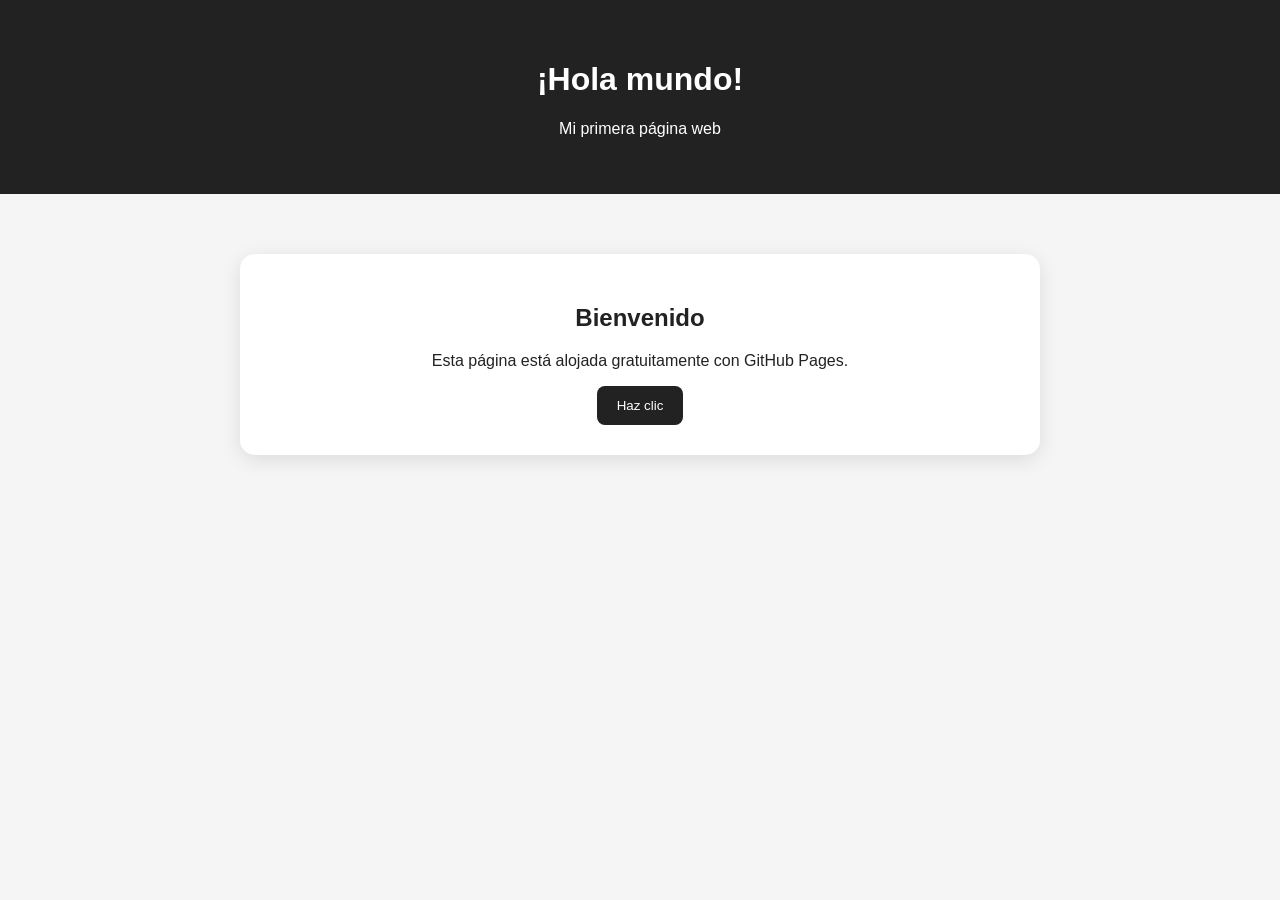
==== index.html @ 2d430600 "Add initial HTML structure for the webpage" ====
<!DOCTYPE html>
<html lang="es">
<head>
    <meta charset="UTF-8">
    <meta name="viewport" content="width=device-width, initial-scale=1.0">

    <title>Mi página</title>

    <style>
        body {
            margin: 0;
            font-family: Arial, sans-serif;
            background: #f5f5f5;
            color: #222;
            text-align: center;
        }

        header {
            background: #222;
            color: white;
            padding: 40px 20px;
        }

        main {
            max-width: 800px;
            margin: 40px auto;
            padding: 20px;
        }

        .tarjeta {
            background: white;
            padding: 30px;
            border-radius: 15px;
            box-shadow: 0 5px 20px rgba(0,0,0,0.1);
        }

        button {
            padding: 12px 20px;
            border: none;
            border-radius: 8px;
            background: #222;
            color: white;
            cursor: pointer;
        }

        button:hover {
            transform: scale(1.05);
        }
    </style>
</head>

<body>

    <header>
        <h1>¡Hola mundo!</h1>
        <p>Mi primera página web</p>
    </header>

    <main>
        <div class="tarjeta">
            <h2>Bienvenido</h2>

            <p>
                Esta página está alojada gratuitamente
                con GitHub Pages.
            </p>

            <button onclick="saludar()">
                Haz clic
            </button>
        </div>
    </main>

    <script>
        function saludar() {
            alert("¡Hola! 👋");
        }
    </script>

</body>
</html>
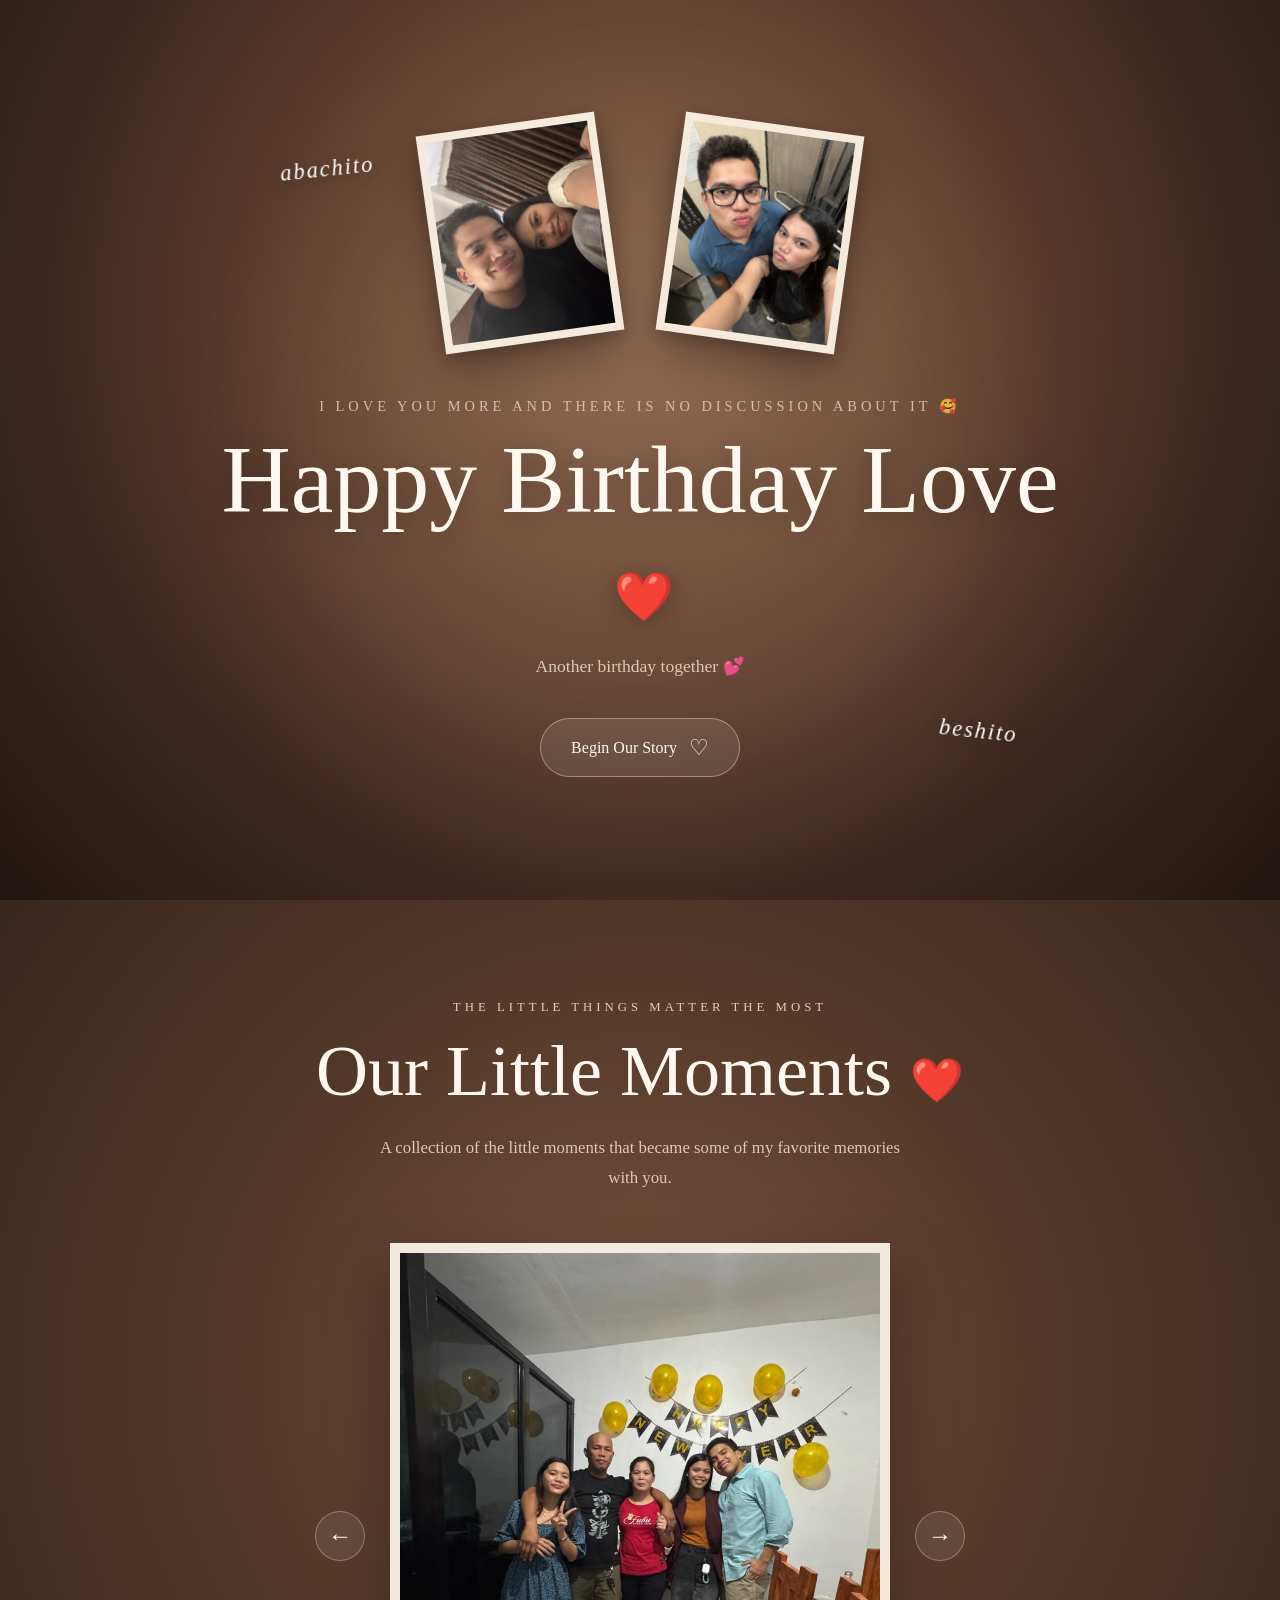
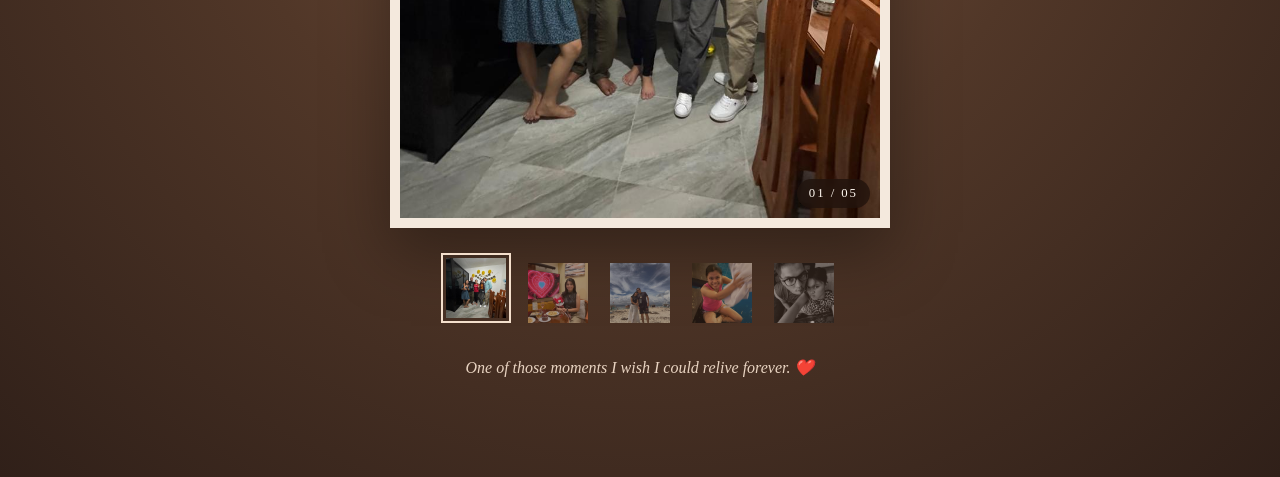
==== commit 957694a8: "first commit" ====
--- a/index.html
+++ b/index.html
@@ -1,81 +1,202 @@
 <!DOCTYPE html>
-<html lang="es">
+<html lang="en">
 <head>
     <meta charset="UTF-8">
     <meta name="viewport" content="width=device-width, initial-scale=1.0">
 
-    <title>Mi página</title>
-
-    <style>
-        body {
-            margin: 0;
-            font-family: Arial, sans-serif;
-            background: #f5f5f5;
-            color: #222;
-            text-align: center;
-        }
-
-        header {
-            background: #222;
-            color: white;
-            padding: 40px 20px;
-        }
-
-        main {
-            max-width: 800px;
-            margin: 40px auto;
-            padding: 20px;
-        }
-
-        .tarjeta {
-            background: white;
-            padding: 30px;
-            border-radius: 15px;
-            box-shadow: 0 5px 20px rgba(0,0,0,0.1);
-        }
-
-        button {
-            padding: 12px 20px;
-            border: none;
-            border-radius: 8px;
-            background: #222;
-            color: white;
-            cursor: pointer;
-        }
-
-        button:hover {
-            transform: scale(1.05);
-        }
-    </style>
+    <title>HBD langga! ❤️</title>
+
+    <link rel="stylesheet" href="css/main.css">
+    <link rel="stylesheet" href="css/animations.css">
+    <link rel="stylesheet" href="css/responsive.css">
 </head>
 
 <body>
 
-    <header>
-        <h1>¡Hola mundo!</h1>
-        <p>Mi primera página web</p>
-    </header>
-
     <main>
-        <div class="tarjeta">
-            <h2>Bienvenido</h2>
-
-            <p>
-                Esta página está alojada gratuitamente
-                con GitHub Pages.
-            </p>
-
-            <button onclick="saludar()">
-                Haz clic
-            </button>
-        </div>
+
+        <!-- ==========================================
+             WELCOME SCREEN
+        =========================================== -->
+
+        <section class="welcome-screen" id="welcome-screen">
+
+            <!-- Background decoration -->
+            <div class="floating-hearts" aria-hidden="true">
+                <span>♡</span>
+                <span>♡</span>
+                <span>♥</span>
+                <span>💕</span>
+                <span>💗</span>
+                <span>🫶</span>
+                <span>❤️</span>
+            </div>
+
+            <section class="welcome-content">
+
+                <div class="special-word word-abashito">
+                    abachito
+                </div>
+
+                <div class="special-word word-beshito">
+                    beshito
+                </div>
+
+                <div class="photo-gallery">
+
+                    <div class="memory-photo photo-left">
+                        <img
+                            src="assets/images/pic-landing-page-1.jpeg"
+                            alt="A beautiful memory"
+                        >
+                    </div>
+
+                    <div class="memory-photo photo-right">
+                        <img
+                            src="assets/images/pic-landing-page-2.jpeg"
+                            alt="Another beautiful memory"
+                        >
+                    </div>
+
+                </div>
+
+                <p class="welcome-small-text">
+                    I love you more and there is no discussion about it 🥰
+                </p>
+
+                <h1>
+                    Happy Birthday Love
+                    <span>❤️</span>
+                </h1>
+
+                <p class="welcome-description">
+                    Another birthday together 💕
+                </p>
+
+                <button class="start-button" id="start-button">
+                    <span>Begin Our Story</span>
+                    <span class="button-heart">♡</span>
+                </button>
+
+            </section>
+
+        </section>
+
+
+        <!-- ==========================================
+             OUR LITTLE MOMENTS
+        =========================================== -->
+
+        <section class="moments-section" id="moments">
+
+            <div class="moments-content">
+
+                <p class="moments-small-text">
+                    The little things matter the most
+                </p>
+
+                <h2>
+                    Our Little Moments
+                    <span>❤️</span>
+                </h2>
+
+                <p class="moments-description">
+                    A collection of the little moments that
+                    became some of my favorite memories with you.
+                </p>
+
+
+                <!-- Main image -->
+                <div class="moments-viewer">
+
+                    <button
+                        class="gallery-arrow gallery-arrow-left"
+                        id="previous-photo"
+                        aria-label="Previous memory"
+                    >
+                        ←
+                    </button>
+
+                    <div class="main-memory">
+                        <img
+                            id="main-memory-image"
+                            src="assets/images/moment-1.jpeg"
+                            alt="Our memory"
+                        >
+
+                        <div class="memory-overlay">
+                            <span id="memory-number">01</span>
+                            <span>/</span>
+                            <span id="memory-total">05</span>
+                        </div>
+                    </div>
+
+                    <button
+                        class="gallery-arrow gallery-arrow-right"
+                        id="next-photo"
+                        aria-label="Next memory"
+                    >
+                        →
+                    </button>
+
+                </div>
+
+
+                <!-- Thumbnails -->
+                <div class="memory-thumbnails" id="memory-thumbnails">
+
+                    <button class="thumbnail active">
+                        <img
+                            src="assets/images/moment-1.jpeg"
+                            alt="Memory 1"
+                        >
+                    </button>
+
+                    <button class="thumbnail">
+                        <img
+                            src="assets/images/moment-2.jpeg"
+                            alt="Memory 2"
+                        >
+                    </button>
+
+                    <button class="thumbnail">
+                        <img
+                            src="assets/images/moment-3.jpeg"
+                            alt="Memory 3"
+                        >
+                    </button>
+
+                    <button class="thumbnail">
+                        <img
+                            src="assets/images/moment-4.jpeg"
+                            alt="Memory 4"
+                        >
+                    </button>
+
+                    <button class="thumbnail">
+                        <img
+                            src="assets/images/moment-5.jpeg"
+                            alt="Memory 5"
+                        >
+                    </button>
+
+                </div>
+
+
+                <p class="moment-caption" id="moment-caption">
+                    One of those moments I wish I could relive forever. ❤️
+                </p>
+
+            </div>
+
+        </section>
+
     </main>
 
-    <script>
-        function saludar() {
-            alert("¡Hola! 👋");
-        }
-    </script>
+
+    <script src="js/main.js"></script>
+    <script src="js/effects.js"></script>
+    <script src="js/carousel.js"></script>
 
 </body>
-</html>
+</html>
--- a/css/main.css
+++ b/css/main.css
@@ -0,0 +1,597 @@
+* {
+    margin: 0;
+    padding: 0;
+    box-sizing: border-box;
+}
+
+html,
+body {
+    width: 100%;
+    min-height: 100%;
+}
+
+body {
+    font-family: Georgia, "Times New Roman", serif;
+
+    color: #f8eee4;
+
+    overflow-x: hidden;
+    overflow-y: auto;
+
+    background: #211612;
+}
+
+.welcome-screen {
+    position: relative;
+
+    width: 100%;
+    height: 100dvh;
+    min-height: 650px;
+
+    display: flex;
+    align-items: center;
+    justify-content: center;
+
+    overflow: hidden;
+
+    /*
+        Warm brown gradient
+    */
+    background:
+        radial-gradient(
+            circle at 50% 35%,
+            #8b634c 0%,
+            #654331 35%,
+            #3d281f 68%,
+            #211612 100%
+        );
+}
+
+/*
+    Subtle light in the center
+*/
+.welcome-screen::before {
+    content: "";
+
+    position: absolute;
+
+    width: 700px;
+    height: 700px;
+
+    top: 50%;
+    left: 50%;
+
+    transform: translate(-50%, -50%);
+
+    border-radius: 50%;
+
+    background: rgba(255, 220, 190, 0.08);
+
+    filter: blur(80px);
+
+    pointer-events: none;
+}
+
+
+/*
+    Main content
+*/
+.welcome-content {
+    position: relative;
+
+    z-index: 10;
+
+    width: min(90%, 900px);
+
+    text-align: center;
+}
+
+
+/*
+    Photos
+*/
+.photo-gallery {
+    position: relative;
+
+    width: 100%;
+    height: 250px;
+
+    margin-bottom: 25px;
+}
+
+.memory-photo {
+    position: absolute;
+
+    width: 180px;
+    height: 220px;
+
+    padding: 8px;
+
+    background: #f5eadc;
+
+    box-shadow:
+        0 20px 40px rgba(0, 0, 0, 0.3),
+        0 5px 15px rgba(0, 0, 0, 0.2);
+
+    overflow: hidden;
+}
+
+.memory-photo img {
+    width: 100%;
+    height: 100%;
+
+    display: block;
+
+    object-fit: cover;
+
+    filter: sepia(10%) saturate(85%);
+
+    transition:
+        transform 0.6s ease,
+        filter 0.6s ease;
+}
+
+.memory-photo:hover img {
+    transform: scale(1.05);
+
+    filter: sepia(0%) saturate(100%);
+}
+
+.photo-left {
+    left: 50%;
+
+    transform:
+        translateX(-210px)
+        rotate(-8deg);
+}
+
+.photo-right {
+    right: 50%;
+
+    transform:
+        translateX(210px)
+        rotate(8deg);
+}
+
+
+/*
+    Text
+*/
+.welcome-small-text {
+    margin-bottom: 15px;
+
+    font-size: 0.9rem;
+
+    letter-spacing: 4px;
+
+    text-transform: uppercase;
+
+    color: #ead6c4;
+
+    opacity: 0.8;
+}
+
+.welcome-content h1 {
+    margin-bottom: 20px;
+
+    font-size: clamp(3.5rem, 8vw, 6rem);
+
+    font-weight: 400;
+
+    line-height: 1.05;
+
+    color: #fff8f0;
+
+    text-shadow:
+        0 5px 25px rgba(0, 0, 0, 0.25);
+}
+
+.welcome-content h1 span {
+    display: inline-block;
+
+    margin-left: 8px;
+
+    font-size: 0.5em;
+}
+
+.welcome-description {
+    max-width: 500px;
+
+    margin: 0 auto 35px;
+
+    font-size: 1.1rem;
+
+    line-height: 1.8;
+
+    color: #ead7c6;
+
+    opacity: 0.9;
+}
+
+
+/*
+    Button
+*/
+.start-button {
+    position: relative;
+
+    display: inline-flex;
+
+    align-items: center;
+
+    gap: 12px;
+
+    padding: 15px 30px;
+
+    border: 1px solid rgba(255, 240, 225, 0.4);
+
+    border-radius: 50px;
+
+    background: rgba(255, 240, 225, 0.1);
+
+    color: #fff8f0;
+
+    font-family: inherit;
+
+    font-size: 1rem;
+
+    cursor: pointer;
+
+    backdrop-filter: blur(10px);
+
+    transition:
+        transform 0.3s ease,
+        background 0.3s ease,
+        box-shadow 0.3s ease;
+}
+
+.start-button:hover {
+    transform: translateY(-4px);
+
+    background: rgba(255, 240, 225, 0.18);
+
+    box-shadow:
+        0 15px 35px rgba(0, 0, 0, 0.25),
+        0 0 30px rgba(255, 220, 190, 0.15);
+}
+
+.start-button:active {
+    transform: scale(0.97);
+}
+
+.button-heart {
+    font-size: 1.4rem;
+
+    transition: transform 0.3s ease;
+}
+
+.start-button:hover .button-heart {
+    transform: scale(1.3);
+}
+
+
+/*
+    Floating hearts
+*/
+.floating-hearts {
+    position: absolute;
+
+    inset: 0;
+
+    pointer-events: none;
+}
+
+.floating-hearts span {
+    position: absolute;
+
+    bottom: -50px;
+
+    font-size: 2rem;
+
+    color: #f2d4bd;
+
+    opacity: 0.12;
+}
+
+/* 
+    Personal words
+*/
+
+.special-word {
+    position: absolute;
+
+    z-index: 20;
+
+    color: #ffffff;
+
+    font-size: 1.4rem;
+
+    font-style: italic;
+
+    letter-spacing: 2px;
+
+    text-shadow:
+        0 4px 15px rgba(0, 0, 0, 0.35);
+
+    pointer-events: none;
+}
+
+.word-abashito {
+    top: 5%;
+    left: 10%;
+}
+
+.word-beshito {
+    right: 8%;
+    bottom: 5%;
+}
+
+/* ==========================================
+   OUR LITTLE MOMENTS
+========================================== */
+
+.moments-section {
+    position: relative;
+
+    width: 100%;
+    min-height: 100vh;
+
+    display: flex;
+    align-items: center;
+    justify-content: center;
+
+    padding: 100px 20px;
+
+    background:
+        radial-gradient(
+            circle at 50% 40%,
+            #76523e 0%,
+            #513728 45%,
+            #302019 100%
+        );
+
+    color: #fff8f0;
+}
+
+.moments-content {
+    width: min(100%, 900px);
+
+    text-align: center;
+}
+
+
+/* Header */
+
+.moments-small-text {
+    margin-bottom: 15px;
+
+    font-size: 0.8rem;
+
+    text-transform: uppercase;
+
+    letter-spacing: 4px;
+
+    color: #e6cdb9;
+
+    opacity: 0.8;
+}
+
+.moments-content h2 {
+    margin-bottom: 20px;
+
+    font-size: clamp(2.5rem, 6vw, 4.5rem);
+
+    font-weight: 400;
+}
+
+.moments-content h2 span {
+    font-size: 0.6em;
+}
+
+.moments-description {
+    max-width: 550px;
+
+    margin: 0 auto 50px;
+
+    color: #dfc8b6;
+
+    font-size: 1.05rem;
+
+    line-height: 1.8;
+}
+
+
+/* Main viewer */
+
+.moments-viewer {
+    display: flex;
+
+    align-items: center;
+    justify-content: center;
+
+    gap: 25px;
+
+    width: 100%;
+}
+
+.main-memory {
+    position: relative;
+
+    width: min(65vw, 500px);
+    height: min(65vh, 600px);
+
+    padding: 10px;
+
+    background: #f4e9dd;
+
+    box-shadow:
+        0 25px 60px rgba(0, 0, 0, 0.35);
+}
+
+.main-memory img {
+    width: 100%;
+    height: 100%;
+
+    display: block;
+
+    object-fit: cover;
+
+    transition:
+        opacity 0.35s ease,
+        transform 0.35s ease;
+}
+
+
+/* Image number */
+
+.memory-overlay {
+    position: absolute;
+
+    bottom: 20px;
+    right: 20px;
+
+    display: flex;
+
+    gap: 5px;
+
+    padding: 7px 12px;
+
+    border-radius: 20px;
+
+    background: rgba(30, 18, 12, 0.7);
+
+    backdrop-filter: blur(8px);
+
+    font-size: 0.8rem;
+
+    letter-spacing: 2px;
+}
+
+
+/* Arrows */
+
+.gallery-arrow {
+    width: 50px;
+    height: 50px;
+
+    display: flex;
+    align-items: center;
+    justify-content: center;
+
+    border: 1px solid rgba(255, 255, 255, 0.3);
+
+    border-radius: 50%;
+
+    background: rgba(255, 255, 255, 0.08);
+
+    color: white;
+
+    font-size: 1.5rem;
+
+    cursor: pointer;
+
+    transition:
+        transform 0.3s ease,
+        background 0.3s ease;
+}
+
+.gallery-arrow:hover {
+    transform: scale(1.1);
+
+    background: rgba(255, 255, 255, 0.18);
+}
+
+
+/* Thumbnails */
+
+.memory-thumbnails {
+    display: flex;
+
+    justify-content: center;
+
+    gap: 12px;
+
+    margin-top: 30px;
+}
+
+.thumbnail {
+    width: 70px;
+    height: 70px;
+
+    padding: 3px;
+
+    border: 2px solid transparent;
+
+    background: transparent;
+
+    cursor: pointer;
+
+    opacity: 0.55;
+
+    transition:
+        transform 0.3s ease,
+        opacity 0.3s ease,
+        border-color 0.3s ease;
+}
+
+.thumbnail img {
+    width: 100%;
+    height: 100%;
+
+    display: block;
+
+    object-fit: cover;
+}
+
+.thumbnail:hover {
+    transform: translateY(-5px);
+
+    opacity: 0.9;
+}
+
+.thumbnail.active {
+    border-color: #f4dfcc;
+
+    opacity: 1;
+
+    transform: translateY(-5px);
+}
+
+
+/* Caption */
+
+.moment-caption {
+    margin-top: 30px;
+
+    font-family: Georgia, "Times New Roman", serif;
+
+    font-size: 1rem;
+
+    font-style: italic;
+
+    color: #e8d3c1;
+}
+
+/* ==========================================
+   MOMENTS ENTRANCE
+========================================== */
+
+.moments-content {
+    opacity: 0;
+
+    transform: translateY(50px);
+
+    transition:
+        opacity 1s ease,
+        transform 1s ease;
+}
+
+.moments-section.visible .moments-content {
+    opacity: 1;
+
+    transform: translateY(0);
+}
+
+.moments-section {
+    scroll-margin-top: 0;
+}
--- a/css/animations.css
+++ b/css/animations.css
@@ -0,0 +1,382 @@
+/*
+    Main entrance
+*/
+
+.welcome-content {
+    animation:
+        welcomeAppear 1.8s ease-out forwards;
+}
+
+@keyframes welcomeAppear {
+
+    from {
+        opacity: 0;
+        transform: translateY(35px);
+    }
+
+    to {
+        opacity: 1;
+        transform: translateY(0);
+    }
+}
+
+
+/*
+    Left photograph
+*/
+
+.photo-left {
+    animation:
+        photoLeftEntrance 1.5s cubic-bezier(0.22, 1, 0.36, 1)
+        0.2s both;
+}
+
+@keyframes photoLeftEntrance {
+
+    from {
+        opacity: 0;
+
+        transform:
+            translateX(-120px)
+            rotate(-25deg)
+            scale(0.8);
+    }
+
+    to {
+        opacity: 1;
+
+        transform:
+            translateX(-210px)
+            rotate(-8deg)
+            scale(1);
+    }
+}
+
+
+/*
+    Right photograph
+*/
+
+.photo-right {
+    animation:
+        photoRightEntrance 1.5s cubic-bezier(0.22, 1, 0.36, 1)
+        0.45s both;
+}
+
+@keyframes photoRightEntrance {
+
+    from {
+        opacity: 0;
+
+        transform:
+            translateX(120px)
+            rotate(25deg)
+            scale(0.8);
+    }
+
+    to {
+        opacity: 1;
+
+        transform:
+            translateX(210px)
+            rotate(8deg)
+            scale(1);
+    }
+}
+
+
+/*
+    Floating hearts
+*/
+
+.floating-hearts span:nth-child(1) {
+    left: 10%;
+    animation: floatHeart 9s linear infinite;
+}
+
+.floating-hearts span:nth-child(2) {
+    left: 25%;
+    animation: floatHeart 12s linear infinite 2s;
+}
+
+.floating-hearts span:nth-child(3) {
+    left: 40%;
+    animation: floatHeart 10s linear infinite 4s;
+}
+
+.floating-hearts span:nth-child(4) {
+    left: 55%;
+    animation: floatHeart 14s linear infinite 1s;
+}
+
+.floating-hearts span:nth-child(5) {
+    left: 70%;
+    animation: floatHeart 11s linear infinite 3s;
+}
+
+.floating-hearts span:nth-child(6) {
+    left: 82%;
+    animation: floatHeart 13s linear infinite 5s;
+}
+
+.floating-hearts span:nth-child(7) {
+    left: 92%;
+    animation: floatHeart 10s linear infinite 6s;
+}
+
+@keyframes floatHeart {
+
+    0% {
+        transform:
+            translateY(0)
+            rotate(0deg)
+            scale(0.8);
+
+        opacity: 0;
+    }
+
+    15% {
+        opacity: 0.15;
+    }
+
+    50% {
+        transform:
+            translateY(-50vh)
+            rotate(15deg)
+            scale(1);
+    }
+
+    85% {
+        opacity: 0.12;
+    }
+
+    100% {
+        transform:
+            translateY(-110vh)
+            rotate(-15deg)
+            scale(0.7);
+
+        opacity: 0;
+    }
+}
+
+
+/*
+    Screen transition
+*/
+
+.welcome-screen.fade-out {
+    animation: screenFadeOut 1s ease forwards;
+}
+
+@keyframes screenFadeOut {
+
+    from {
+        opacity: 1;
+    }
+
+    to {
+        opacity: 0;
+    }
+}
+
+/*
+    Personal words animations
+*/
+
+.word-abashito {
+    animation:
+        abashitoEntrance 1.5s ease-out 1s both,
+        abashitoFloat 5s ease-in-out 2.5s infinite;
+}
+
+@keyframes abashitoEntrance {
+
+    from {
+        opacity: 0;
+
+        transform:
+            translateX(-40px)
+            rotate(-12deg);
+    }
+
+    to {
+        opacity: 1;
+
+        transform:
+            translateX(0)
+            rotate(-6deg);
+    }
+}
+
+@keyframes abashitoFloat {
+
+    0%,
+    100% {
+        transform:
+            translateY(0)
+            rotate(-6deg);
+    }
+
+    50% {
+        transform:
+            translateY(-10px)
+            rotate(-3deg);
+    }
+}
+
+
+.word-beshito {
+    animation:
+        beshitoEntrance 1.5s ease-out 1.4s both,
+        beshitoFloat 6s ease-in-out 3s infinite;
+}
+
+@keyframes beshitoEntrance {
+
+    from {
+        opacity: 0;
+
+        transform:
+            translateX(40px)
+            rotate(12deg);
+    }
+
+    to {
+        opacity: 1;
+
+        transform:
+            translateX(0)
+            rotate(6deg);
+    }
+}
+
+@keyframes beshitoFloat {
+
+    0%,
+    100% {
+        transform:
+            translateY(0)
+            rotate(6deg);
+    }
+
+    50% {
+        transform:
+            translateY(-12px)
+            rotate(3deg);
+    }
+}
+
+/* ==========================================
+   BUTTON HEART BURST
+========================================== */
+
+.click-heart {
+    position: fixed;
+
+    z-index: 9999;
+
+    pointer-events: none;
+
+    font-size: 1.4rem;
+
+    animation: heartBurst 1s ease-out forwards;
+}
+
+
+@keyframes heartBurst {
+
+    0% {
+        opacity: 1;
+
+        transform:
+            translate(-50%, -50%)
+            scale(0.5);
+    }
+
+    60% {
+        opacity: 1;
+    }
+
+    100% {
+        opacity: 0;
+
+        transform:
+            translate(
+                calc(-50% + var(--x)),
+                calc(-50% + var(--y))
+            )
+            scale(1.2)
+            rotate(20deg);
+    }
+}
+
+/* ==========================================
+   MOMENTS ELEMENTS ENTRANCE
+========================================== */
+
+.moments-section.visible .moments-small-text {
+    animation:
+        momentsFadeUp 0.8s ease-out 0.1s both;
+}
+
+.moments-section.visible h2 {
+    animation:
+        momentsFadeUp 0.9s ease-out 0.25s both;
+}
+
+.moments-section.visible .moments-description {
+    animation:
+        momentsFadeUp 0.9s ease-out 0.4s both;
+}
+
+.moments-section.visible .moments-viewer {
+    animation:
+        momentsPhotoEntrance 1s ease-out 0.55s both;
+}
+
+.moments-section.visible .memory-thumbnails {
+    animation:
+        momentsFadeUp 0.8s ease-out 0.75s both;
+}
+
+.moments-section.visible .moment-caption {
+    animation:
+        momentsFadeUp 0.8s ease-out 0.9s both;
+}
+
+
+@keyframes momentsFadeUp {
+
+    from {
+        opacity: 0;
+
+        transform: translateY(25px);
+    }
+
+    to {
+        opacity: 1;
+
+        transform: translateY(0);
+    }
+}
+
+
+@keyframes momentsPhotoEntrance {
+
+    from {
+        opacity: 0;
+
+        transform:
+            translateY(40px)
+            scale(0.92);
+    }
+
+    to {
+        opacity: 1;
+
+        transform:
+            translateY(0)
+            scale(1);
+    }
+}
--- a/css/responsive.css
+++ b/css/responsive.css
@@ -0,0 +1,134 @@
+@media (max-width: 600px) {
+
+    /* Welcome screen */
+
+    .welcome-screen {
+        min-height: 100dvh;
+    }
+
+    .welcome-content {
+        width: 92%;
+    }
+
+    .photo-gallery {
+        height: 180px;
+        margin-bottom: 20px;
+    }
+
+    .memory-photo {
+        width: 115px;
+        height: 150px;
+        padding: 5px;
+    }
+
+    .photo-left {
+        left: 50%;
+
+        transform:
+            translateX(-125px)
+            rotate(-8deg);
+    }
+
+    .photo-right {
+        right: 50%;
+
+        transform:
+            translateX(125px)
+            rotate(8deg);
+    }
+
+    .welcome-small-text {
+        font-size: 0.65rem;
+        letter-spacing: 2px;
+    }
+
+    .welcome-content h1 {
+        font-size: 3rem;
+    }
+
+    .welcome-description {
+        max-width: 320px;
+        padding: 0 10px;
+        margin-bottom: 30px;
+        font-size: 0.95rem;
+    }
+
+    .start-button {
+        padding: 14px 24px;
+        font-size: 0.95rem;
+    }
+
+
+    /* Personal words */
+
+    .special-word {
+        font-size: 1rem;
+        letter-spacing: 1px;
+    }
+
+    .word-abashito {
+        top: 2%;
+        left: 8%;
+    }
+
+    .word-beshito {
+        right: 8%;
+        bottom: 2%;
+    }
+
+
+    /* Our Little Moments */
+
+    .moments-section {
+        min-height: 100dvh;
+        padding: 70px 15px;
+    }
+
+    .moments-small-text {
+        font-size: 0.65rem;
+        letter-spacing: 2px;
+    }
+
+    .moments-content h2 {
+        font-size: 2.7rem;
+    }
+
+    .moments-description {
+        margin-bottom: 30px;
+        padding: 0 15px;
+        font-size: 0.9rem;
+    }
+
+    .moments-viewer {
+        gap: 8px;
+    }
+
+    .main-memory {
+        width: calc(100vw - 110px);
+        height: 60vh;
+        max-height: 500px;
+        padding: 7px;
+    }
+
+    .gallery-arrow {
+        width: 40px;
+        height: 40px;
+        flex-shrink: 0;
+        font-size: 1.1rem;
+    }
+
+    .memory-thumbnails {
+        gap: 7px;
+        margin-top: 20px;
+    }
+
+    .thumbnail {
+        width: 52px;
+        height: 52px;
+    }
+
+    .moment-caption {
+        padding: 0 20px;
+        font-size: 0.9rem;
+    }
+}
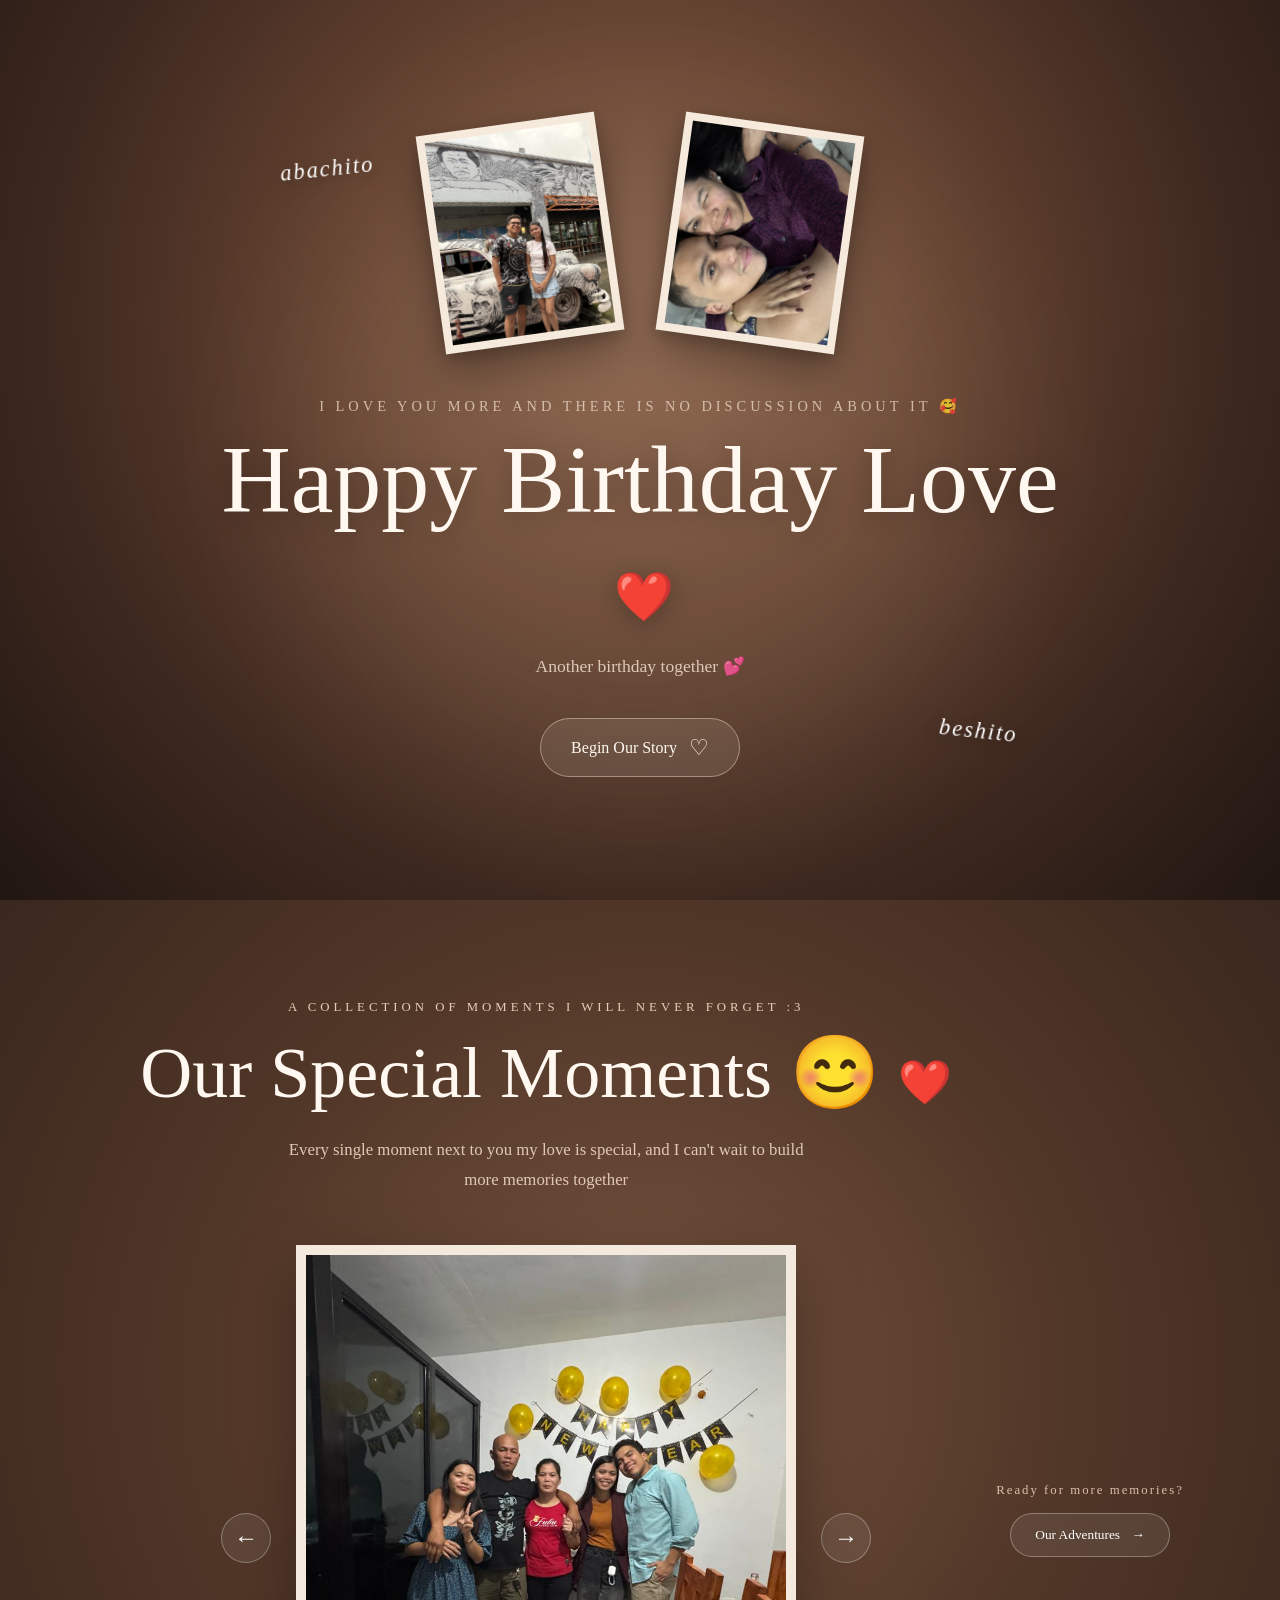
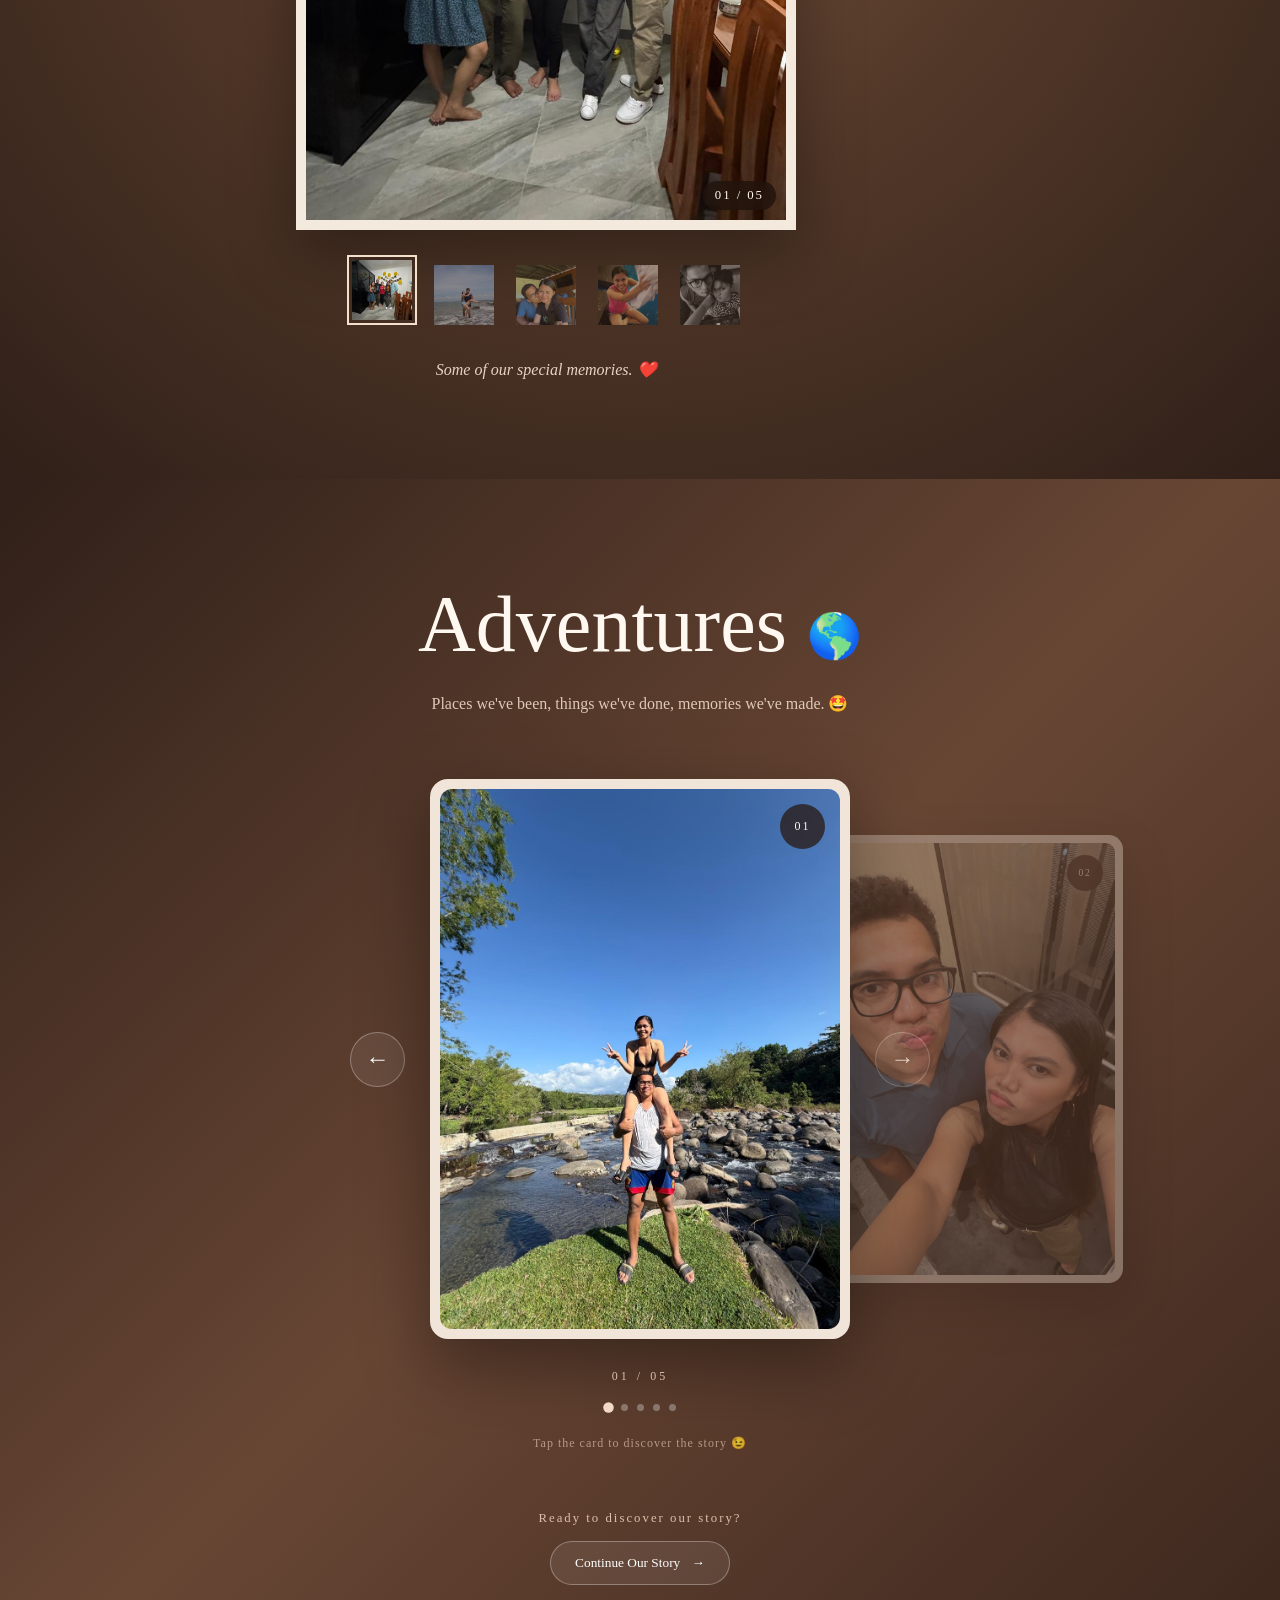
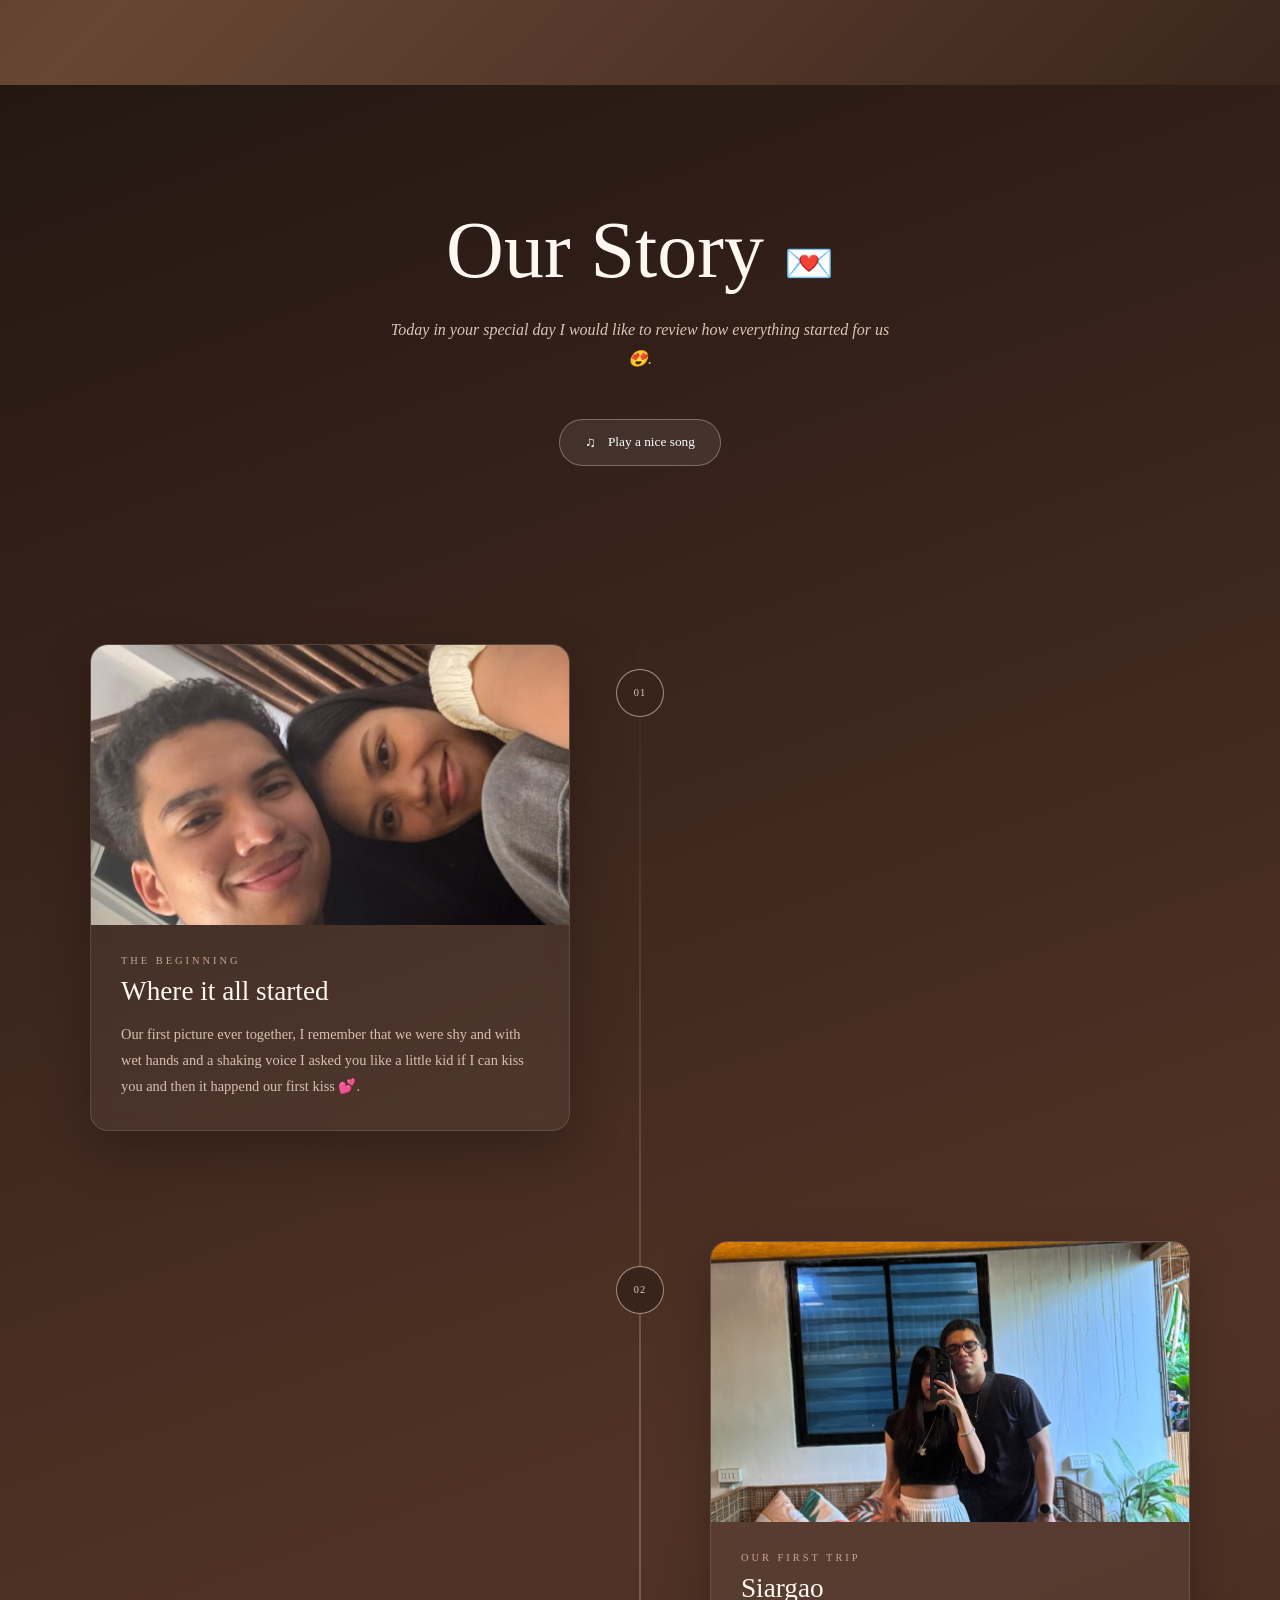
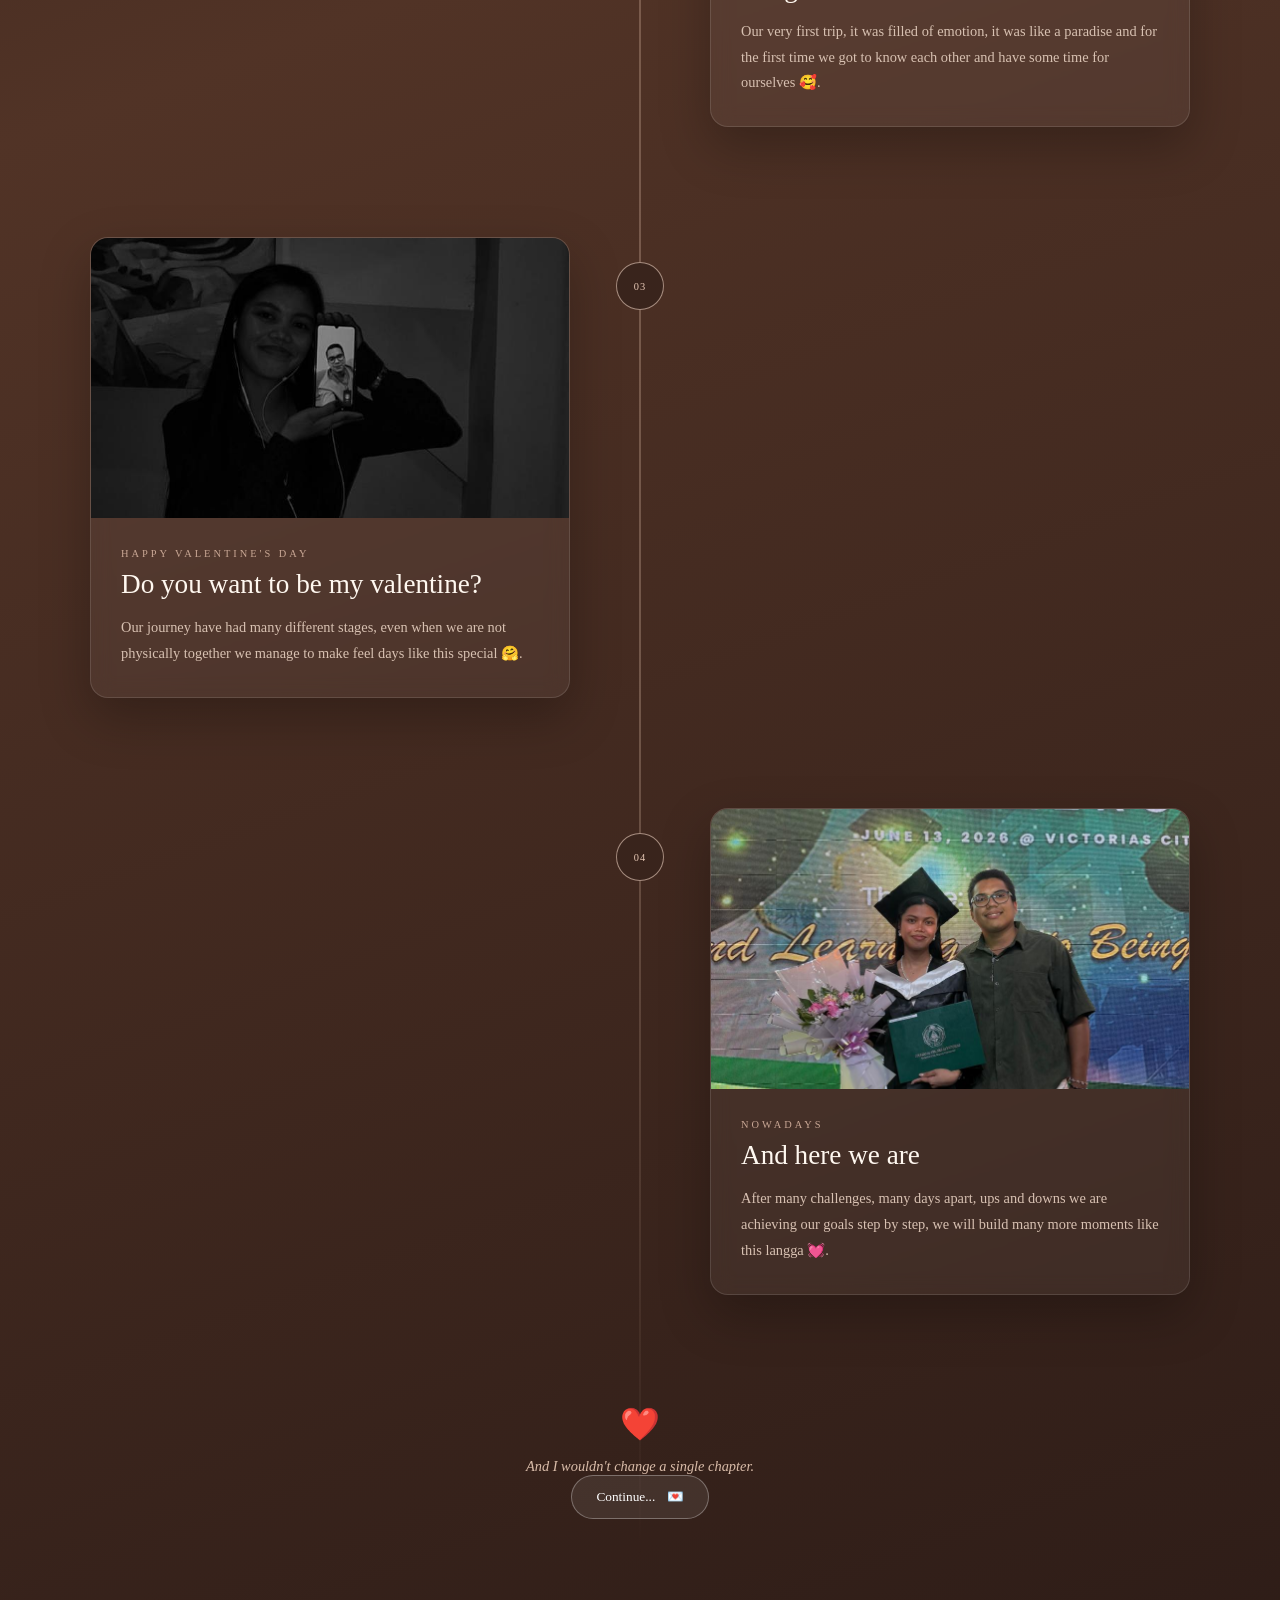
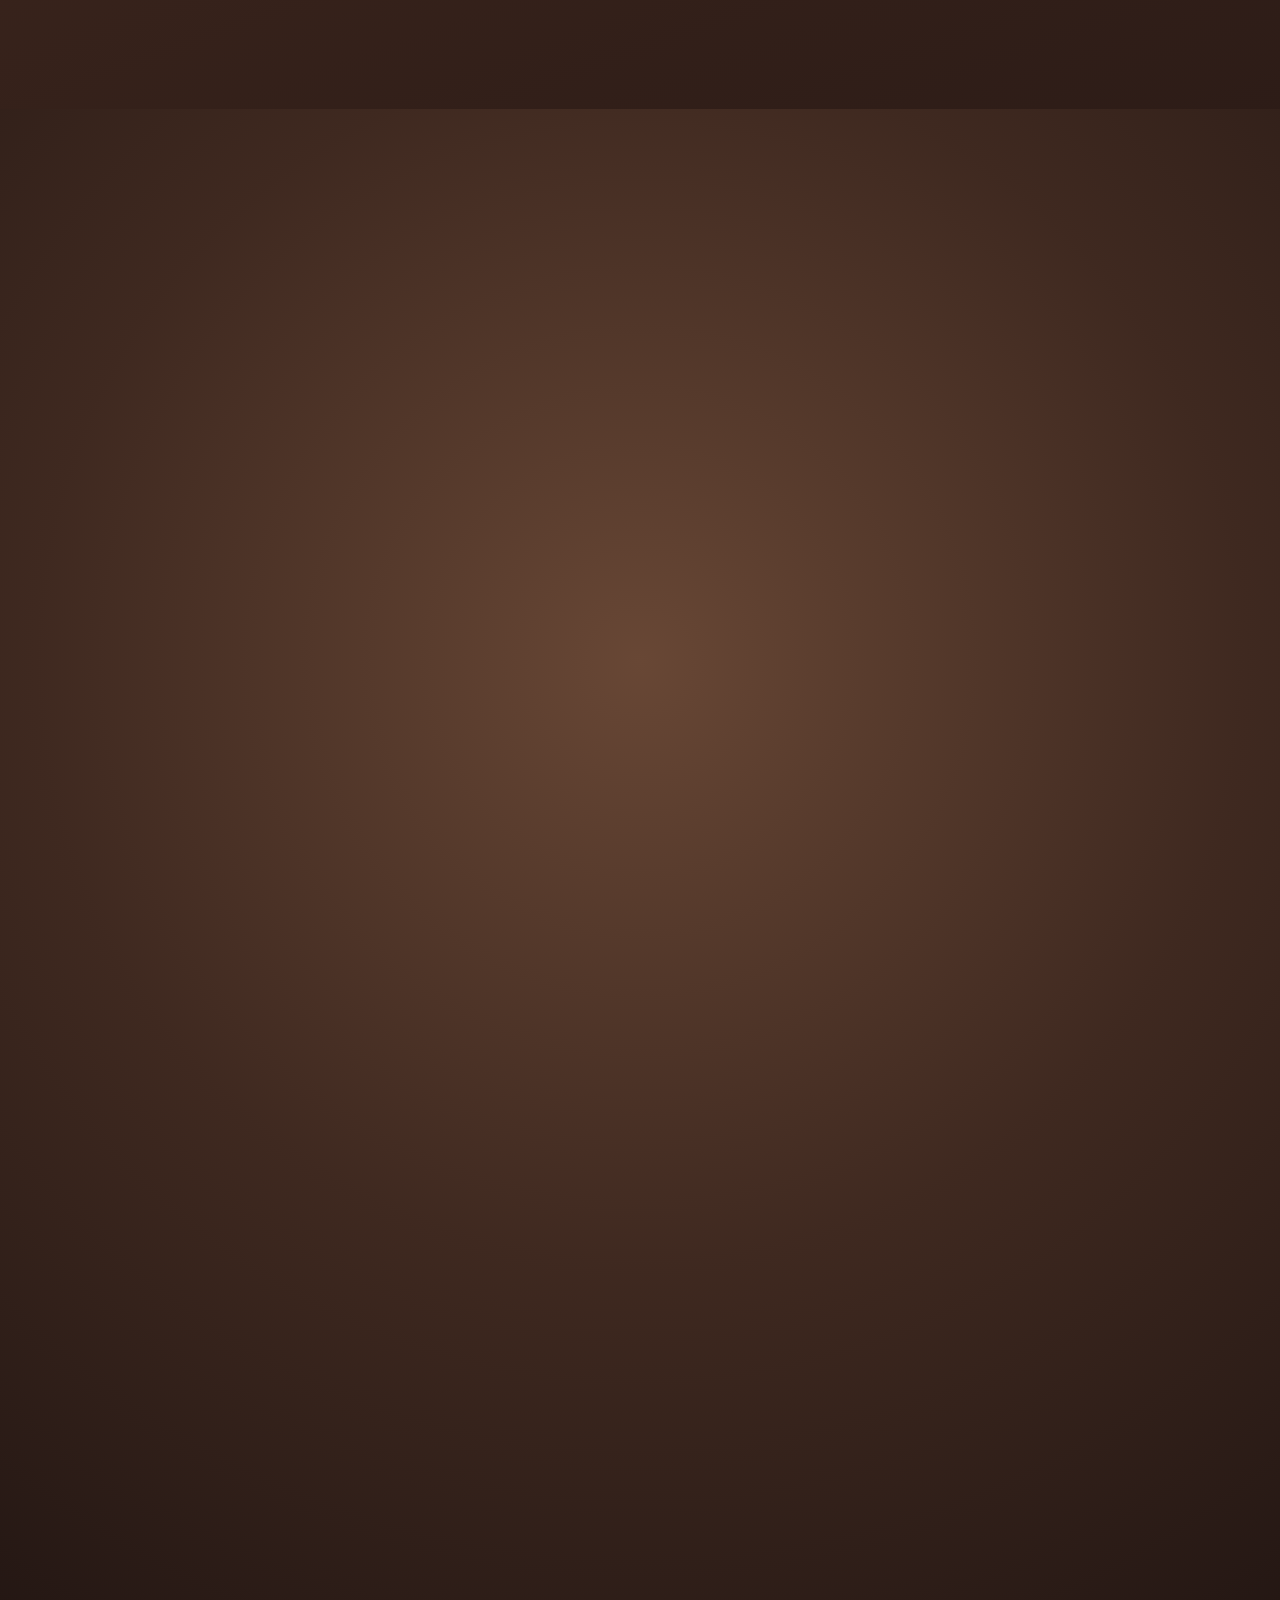
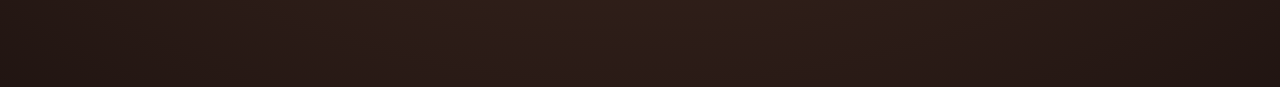
==== commit 88f49bea: "page almost finished" ====
--- a/index.html
+++ b/index.html
@@ -92,17 +92,17 @@
             <div class="moments-content">
 
                 <p class="moments-small-text">
-                    The little things matter the most
+                    A collection of moments I will never forget :3
                 </p>
 
                 <h2>
-                    Our Little Moments
+                    Our Special Moments 😊
                     <span>❤️</span>
                 </h2>
 
                 <p class="moments-description">
-                    A collection of the little moments that
-                    became some of my favorite memories with you.
+                    Every single moment next to you my love is special,
+                    and I can't wait to build more memories together
                 </p>
 
 
@@ -184,8 +184,586 @@
 
 
                 <p class="moment-caption" id="moment-caption">
-                    One of those moments I wish I could relive forever. ❤️
+                    Some of our special memories. ❤️
                 </p>
+
+            </div>
+            
+            <div class="section-next">
+
+                <p>
+                    Ready for more memories?
+                </p>
+
+                <button
+                    id="go-to-adventures"
+                    class="next-section-button"
+                >
+                    Our Adventures
+                    <span>→</span>
+                </button>
+
+            </div>
+
+        </section>
+                <!-- ==========================================
+            ADVENTURES
+        =========================================== -->
+
+        <section class="adventures-section" id="adventures">
+
+            <div class="adventures-content">
+
+                <h2>
+                    Adventures
+                    <span>🌎</span>
+                </h2>
+
+                <p class="adventures-description">
+                    Places we've been, things we've done,
+                    memories we've made. 🤩
+                </p>
+
+
+                <!-- Adventure carousel -->
+
+                <div class="adventure-carousel">
+
+                    <button
+                        class="adventure-arrow adventure-arrow-left"
+                        id="previous-adventure"
+                        aria-label="Previous adventure"
+                    >
+                        ←
+                    </button>
+
+
+                    <div
+                        class="adventure-track-container"
+                        id="adventure-track-container"
+                    >
+
+                        <div
+                            class="adventure-track"
+                            id="adventure-track"
+                        >
+
+                            <!-- Cards generated by JavaScript -->
+
+                        </div>
+
+                    </div>
+
+
+                    <button
+                        class="adventure-arrow adventure-arrow-right"
+                        id="next-adventure"
+                        aria-label="Next adventure"
+                    >
+                        →
+                    </button>
+
+                </div>
+
+
+                <!-- Progress -->
+
+                <div class="adventure-progress">
+
+                    <span id="adventure-number">
+                        01
+                    </span>
+
+                    <span>/</span>
+
+                    <span id="adventure-total">
+                        05
+                    </span>
+
+                </div>
+
+
+                <!-- Dots -->
+
+                <div
+                    class="adventure-dots"
+                    id="adventure-dots"
+                >
+                </div>
+
+
+                <p
+                    class="adventure-hint"
+                    id="adventure-hint"
+                >
+                    Tap the card to discover the story 😉
+                </p>
+
+                <div class="section-next">
+
+                    <p>
+                        Ready to discover our story?
+                    </p>
+
+                    <button
+                        id="go-to-story"
+                        class="next-section-button"
+                    >
+                        Continue Our Story
+                        <span>→</span>
+                    </button>
+
+                </div>
+
+            </div>
+
+        </section>
+
+        <!-- ==========================================
+            OUR STORY
+        =========================================== -->
+
+        <section class="story-section" id="our-story">
+
+            <div class="story-content">
+
+                <!-- Header -->
+
+                <div class="story-header">
+
+                    <h2>
+                        Our Story
+                        <span>💌</span>
+                    </h2>
+
+                    <p class="story-intro">
+                        Today in your special day I would like to review
+                        how everything started for us 😍.
+                    </p>
+
+                </div>
+
+
+                <!-- Music -->
+
+                <div class="story-music">
+
+                    <button
+                        class="story-music-button"
+                        id="story-music-button"
+                        aria-label="Play a nice song"
+                    >
+
+                        <span
+                            class="music-icon"
+                            id="music-icon"
+                        >
+                            ♫
+                        </span>
+
+                        <span
+                            id="music-button-text"
+                        >
+                            Play a nice song
+                        </span>
+
+                    </button>
+
+
+                    <div
+                        class="music-player"
+                        id="music-player"
+                    >
+
+                        <div class="music-player-info">
+
+                            <span class="music-note">
+                                ♫
+                            </span>
+
+                            <span>
+                                A nice song
+                            </span>
+
+                        </div>
+
+                        <div
+                            class="music-visualizer"
+                            id="music-visualizer"
+                        >
+
+                            <span></span>
+                            <span></span>
+                            <span></span>
+                            <span></span>
+                            <span></span>
+
+                        </div>
+
+                    </div>
+
+                        <audio
+                            id="story-audio"
+                            src="assets/audio/our-song.mp3"
+                            controls
+                            preload="auto"
+                        ></audio>
+
+                </div>
+
+
+                <!-- Timeline -->
+
+                <div class="story-timeline">
+
+
+                    <!-- STORY 01 -->
+
+                    <article
+                        class="story-item story-left"
+                    >
+
+                        <div class="story-marker">
+                            <span>01</span>
+                        </div>
+
+                        <div class="story-card">
+
+                            <div class="story-photo">
+
+                                <img
+                                    src="assets/images/story-1.jpeg"
+                                    alt="The beginning of our story"
+                                >
+
+                            </div>
+
+                            <div class="story-text">
+
+                                <span class="story-label">
+                                    The Beginning
+                                </span>
+
+                                <h3>
+                                    Where it all started
+                                </h3>
+
+                                <p>
+                                    Our first picture ever together, I remember that we were shy
+                                    and with wet hands and a shaking voice I asked you like a little kid
+                                    if I can kiss you and then it happend our first kiss 💕.
+                                </p>
+
+                            </div>
+
+                        </div>
+
+                    </article>
+
+
+                    <!-- STORY 02 -->
+
+                    <article
+                        class="story-item story-right"
+                    >
+
+                        <div class="story-marker">
+                            <span>02</span>
+                        </div>
+
+                        <div class="story-card">
+
+                            <div class="story-photo">
+
+                                <img
+                                    src="assets/images/story-2.jpeg"
+                                    alt="One of our first memories"
+                                >
+
+                            </div>
+
+                            <div class="story-text">
+
+                                <span class="story-label">
+                                    Our first trip
+                                </span>
+
+                                <h3>
+                                    Siargao
+                                </h3>
+
+                                <p>
+                                    Our very first trip, it was filled of
+                                    emotion, it was like a paradise and for the
+                                    first time we got to know each other and have some
+                                    time for ourselves 🥰.
+                                </p>
+
+                            </div>
+
+                        </div>
+
+                    </article>
+
+
+                    <!-- STORY 03 -->
+
+                    <article
+                        class="story-item story-left"
+                    >
+
+                        <div class="story-marker">
+                            <span>03</span>
+                        </div>
+
+                        <div class="story-card">
+
+                            <div class="story-photo">
+
+                                <img
+                                    src="assets/images/story-3.jpeg"
+                                    alt="A special moment together"
+                                >
+
+                            </div>
+
+                            <div class="story-text">
+
+                                <span class="story-label">
+                                    Happy Valentine's Day
+                                </span>
+
+                                <h3>
+                                    Do you want to be my valentine?
+                                </h3>
+
+                                <p>
+                                    Our journey have had many different stages, 
+                                    even when we are not physically together we manage to make 
+                                    feel days like this special 🤗.
+                                </p>
+
+                            </div>
+
+                        </div>
+
+                    </article>
+
+
+                    <!-- STORY 04 -->
+
+                    <article
+                        class="story-item story-right"
+                    >
+
+                        <div class="story-marker">
+                            <span>04</span>
+                        </div>
+
+                        <div class="story-card">
+
+                            <div class="story-photo">
+
+                                <img
+                                    src="assets/images/story-4.jpeg"
+                                    alt="Our journey together"
+                                >
+
+                            </div>
+
+                            <div class="story-text">
+
+                                <span class="story-label">
+                                    Nowadays
+                                </span>
+
+                                <h3>
+                                    And here we are
+                                </h3>
+
+                                <p>
+                                    After many challenges, many days
+                                    apart, ups and downs we are achieving our goals
+                                    step by step, we will build many more moments like this langga 💓.
+                                </p>
+
+                            </div>
+
+                        </div>
+
+                    </article>
+
+
+                    <!-- END -->
+
+                    <div class="story-ending">
+
+                        <span class="story-ending-heart">
+                            ❤️
+                        </span>
+
+                        <p>
+                            And I wouldn't change a single chapter.
+                        </p>
+
+                        <button
+                            class="next-section-button"
+                            id="go-to-message"
+                        >
+                            Continue...
+                            <span>💌</span>
+                        </button>
+
+                    </div>
+
+
+                </div>
+
+            </div>
+
+        </section>
+        
+        <!-- ==========================================
+            A LITTLE MESSAGE
+        =========================================== -->
+
+        <section class="message-section" id="little-message">
+
+            <div class="message-content">
+
+                <!-- Transition text -->
+
+                <div class="message-transition" id="message-transition">
+
+                    <p>
+                        But there is something
+                        I haven't told you...
+                    </p>
+
+                </div>
+
+
+                <!-- Main message -->
+
+                <div class="message-main">
+
+                    <p class="message-chapter">
+                        Chapter Five
+                    </p>
+
+                    <h2>
+                        A Little Message
+                        <span>💌</span>
+                    </h2>
+
+                    <p class="message-intro">
+                        There are some things I don't say often enough...
+                    </p>
+
+
+                    <!-- Envelope -->
+
+                    <div class="letter-container">
+
+                        <div class="letter-envelope" id="letter-envelope">
+
+                            <div class="envelope-back"></div>
+
+                            <div class="envelope-paper">
+
+                                <span class="letter-small">
+                                    For my love
+                                </span>
+
+                                <span class="letter-heart">
+                                    ❤️
+                                </span>
+
+                            </div>
+
+                            <div class="envelope-flap"></div>
+
+                        </div>
+
+                    </div>
+
+
+                    <button
+                        class="open-letter-button"
+                        id="open-letter-button"
+                    >
+                        <span>Open My Letter</span>
+                        <span>💌</span>
+                    </button>
+
+
+                    <!-- Letter -->
+
+                    <div
+                        class="love-letter"
+                        id="love-letter"
+                    >
+
+                        <p class="letter-greeting">
+                            My Love,
+                        </p>
+
+                        <p>
+                            I don't know if I will ever find
+                            the perfect words to explain
+                            how much you mean to me.
+                        </p>
+
+                        <p>
+                            But I know that every moment
+                            with you has become one of
+                            my favorite parts of life.
+                        </p>
+
+                        <p>
+                            Thank you for being you,
+                            for being beside me,
+                            and for making ordinary
+                            moments feel special.
+                        </p>
+
+                        <p>
+                            I love you more than words
+                            can explain. ❤️
+                        </p>
+
+                        <p class="letter-ending">
+                            Always yours,
+                            <br>
+                            <span>Abashito ❤️</span>
+                        </p>
+
+                    </div>
+
+
+                    <!-- Continue -->
+
+                    <div
+                        class="message-next"
+                        id="message-next"
+                    >
+
+                        <p>
+                            And this is only one chapter
+                            of everything I want to live with you.
+                        </p>
+
+                        <button
+                            class="next-section-button"
+                            id="go-to-final"
+                        >
+                            One More Thing...
+                            <span>✨</span>
+                        </button>
+
+                    </div>
+
+                </div>
 
             </div>
 
@@ -197,6 +775,9 @@
     <script src="js/main.js"></script>
     <script src="js/effects.js"></script>
     <script src="js/carousel.js"></script>
+    <script src="js/adventures.js"></script>
+    <script src="js/story.js"></script>
+    <script src="js/message.js"></script>
 
 </body>
 </html>
--- a/css/main.css
+++ b/css/main.css
@@ -594,4 +594,1775 @@
 
 .moments-section {
     scroll-margin-top: 0;
+}
+
+/* ==========================================
+   ADVENTURES
+========================================== */
+
+.adventures-section {
+
+    position: relative;
+
+    width: 100%;
+
+    min-height: 100vh;
+
+    display: flex;
+
+    align-items: center;
+
+    justify-content: center;
+
+    padding: 100px 20px;
+
+    overflow: hidden;
+
+    background:
+        linear-gradient(
+            135deg,
+            #302019 0%,
+            #684634 50%,
+            #3b261d 100%
+        );
+
+    color: #fff8f0;
+}
+
+
+.adventures-content {
+
+    width: 100%;
+
+    max-width: 1200px;
+
+    text-align: center;
+
+}
+
+
+/* Header */
+
+.adventures-small-text {
+
+    margin-bottom: 15px;
+
+    font-size: 0.75rem;
+
+    text-transform: uppercase;
+
+    letter-spacing: 4px;
+
+    color: #d9bca7;
+
+}
+
+
+.adventures-content h2 {
+
+    margin: 0 0 20px;
+
+    font-size: clamp(
+        3rem,
+        7vw,
+        5rem
+    );
+
+    font-weight: 400;
+
+}
+
+
+.adventures-content h2 span {
+
+    font-size: 0.55em;
+
+}
+
+
+.adventures-description {
+
+    max-width: 550px;
+
+    margin: 0 auto 60px;
+
+    color: #dfc8b6;
+
+    font-size: 1rem;
+
+    line-height: 1.8;
+
+}
+
+
+/* ==========================================
+   CAROUSEL
+========================================== */
+
+.adventure-carousel {
+
+    display: flex;
+
+    align-items: center;
+
+    justify-content: center;
+
+    gap: 25px;
+
+}
+
+
+.adventure-track-container {
+
+    position: relative;
+
+    width: min(
+        80vw,
+        420px
+    );
+
+    height: 560px;
+
+    perspective: 1200px;
+
+}
+
+
+.adventure-track {
+
+    position: relative;
+
+    width: 100%;
+
+    height: 100%;
+
+}
+
+
+/* ==========================================
+   CARDS
+========================================== */
+
+.adventure-card {
+
+    position: absolute;
+
+    top: 0;
+
+    left: 50%;
+
+    width: 100%;
+
+    height: 100%;
+
+    transform:
+        translateX(-50%)
+        scale(0.75);
+
+    opacity: 0;
+
+    pointer-events: none;
+
+    transition:
+        transform 0.6s ease,
+        opacity 0.6s ease;
+
+}
+
+
+.adventure-card.active {
+
+    transform:
+        translateX(-50%)
+        scale(1);
+
+    opacity: 1;
+
+    z-index: 5;
+
+    pointer-events: auto;
+
+}
+
+
+.adventure-card.previous {
+
+    transform:
+        translateX(-125%)
+        scale(0.8);
+
+    opacity: 0.35;
+
+    z-index: 2;
+
+}
+
+
+.adventure-card.next {
+
+    transform:
+        translateX(25%)
+        scale(0.8);
+
+    opacity: 0.35;
+
+    z-index: 2;
+
+}
+
+
+/* ==========================================
+   FLIP
+========================================== */
+
+.adventure-card-inner {
+
+    position: relative;
+
+    width: 100%;
+
+    height: 100%;
+
+    transition:
+        transform 0.7s ease;
+
+    transform-style: preserve-3d;
+
+}
+
+
+.adventure-card.flipped
+.adventure-card-inner {
+
+    transform:
+        rotateY(180deg);
+
+}
+
+
+.adventure-card-front,
+.adventure-card-back {
+
+    position: absolute;
+
+    inset: 0;
+
+    width: 100%;
+
+    height: 100%;
+
+    border-radius: 18px;
+
+    overflow: hidden;
+
+    backface-visibility: hidden;
+
+    box-shadow:
+        0 25px 70px
+        rgba(0, 0, 0, 0.4);
+
+}
+
+
+/* Front */
+
+.adventure-card-front {
+
+    background: #f1e4d8;
+
+    padding: 10px;
+
+}
+
+
+.adventure-media {
+
+    width: 100%;
+
+    height: 100%;
+
+    display: block;
+
+    object-fit: cover;
+
+    border-radius: 12px;
+}
+
+
+/* Overlay */
+
+.adventure-card-overlay {
+
+    position: absolute;
+
+    top: 25px;
+
+    right: 25px;
+
+    width: 45px;
+
+    height: 45px;
+
+    display: flex;
+
+    align-items: center;
+
+    justify-content: center;
+
+    border-radius: 50%;
+
+    background:
+        rgba(40, 25, 18, 0.75);
+
+    backdrop-filter: blur(8px);
+
+    font-size: 0.75rem;
+
+    letter-spacing: 2px;
+
+}
+
+
+/* Back */
+
+.adventure-card-back {
+
+    display: flex;
+
+    flex-direction: column;
+
+    align-items: center;
+
+    justify-content: center;
+
+    padding: 45px;
+
+    text-align: center;
+
+    background:
+        linear-gradient(
+            145deg,
+            #76513e,
+            #39251c
+        );
+
+    transform:
+        rotateY(180deg);
+
+}
+
+
+.adventure-card-number {
+
+    margin-bottom: 20px;
+
+    font-size: 0.75rem;
+
+    letter-spacing: 4px;
+
+    color: #dcbfa9;
+
+}
+
+
+.adventure-card-back h3 {
+
+    margin-bottom: 20px;
+
+    font-size: 2rem;
+
+    font-weight: 400;
+
+}
+
+
+.adventure-card-back p {
+
+    max-width: 280px;
+
+    color: #ead8ca;
+
+    line-height: 1.8;
+
+    font-style: italic;
+
+}
+
+
+.adventure-heart {
+
+    margin-top: 30px;
+
+    font-size: 1.8rem;
+
+}
+
+
+/* ==========================================
+   ARROWS
+========================================== */
+
+.adventure-arrow {
+
+    width: 55px;
+
+    height: 55px;
+
+    flex-shrink: 0;
+
+    display: flex;
+
+    align-items: center;
+
+    justify-content: center;
+
+    border: 1px solid
+        rgba(255, 255, 255, 0.3);
+
+    border-radius: 50%;
+
+    background:
+        rgba(255, 255, 255, 0.08);
+
+    color: white;
+
+    font-size: 1.5rem;
+
+    cursor: pointer;
+
+    transition:
+        transform 0.3s ease,
+        background 0.3s ease;
+
+}
+
+
+.adventure-arrow:hover {
+
+    transform: scale(1.1);
+
+    background:
+        rgba(255, 255, 255, 0.18);
+
+}
+
+
+/* ==========================================
+   PROGRESS
+========================================== */
+
+.adventure-progress {
+
+    display: flex;
+
+    justify-content: center;
+
+    gap: 7px;
+
+    margin-top: 30px;
+
+    font-size: 0.75rem;
+
+    letter-spacing: 3px;
+
+    color: #dcbfa9;
+
+}
+
+
+/* ==========================================
+   DOTS
+========================================== */
+
+.adventure-dots {
+
+    display: flex;
+
+    justify-content: center;
+
+    gap: 9px;
+
+    margin-top: 20px;
+
+}
+
+
+.adventure-dot {
+
+    width: 7px;
+
+    height: 7px;
+
+    padding: 0;
+
+    border: none;
+
+    border-radius: 50%;
+
+    background:
+        rgba(255, 255, 255, 0.3);
+
+    cursor: pointer;
+
+    transition:
+        transform 0.3s ease,
+        background 0.3s ease;
+
+}
+
+
+.adventure-dot.active {
+
+    transform: scale(1.5);
+
+    background: #f1d9c6;
+
+}
+
+
+/* Hint */
+
+.adventure-hint {
+
+    margin-top: 25px;
+
+    font-size: 0.75rem;
+
+    letter-spacing: 1px;
+
+    color: #cdb09c;
+
+    opacity: 0.8;
+
+}
+
+/* ==========================================
+   NEXT SECTION BUTTON
+========================================== */
+
+.section-next {
+
+    margin-top: 60px;
+
+    text-align: center;
+
+}
+
+
+.section-next p {
+
+    margin-bottom: 15px;
+
+    color: #dcbfa9;
+
+    font-size: 0.8rem;
+
+    letter-spacing: 2px;
+
+}
+
+
+.next-section-button {
+
+    padding: 13px 24px;
+
+    border: 1px solid
+        rgba(255, 255, 255, 0.3);
+
+    border-radius: 30px;
+
+    background:
+        rgba(255, 255, 255, 0.08);
+
+    color: white;
+
+    font-family: inherit;
+
+    cursor: pointer;
+
+    transition:
+        transform 0.3s ease,
+        background 0.3s ease;
+
+}
+
+
+.next-section-button:hover {
+
+    transform: translateY(-3px);
+
+    background:
+        rgba(255, 255, 255, 0.15);
+
+}
+
+
+.next-section-button span {
+
+    margin-left: 8px;
+
+}
+
+/* ==========================================
+   OUR STORY
+========================================== */
+
+.story-section {
+
+    position: relative;
+
+    width: 100%;
+
+    min-height: 100vh;
+
+    padding: 120px 20px 150px;
+
+    overflow: hidden;
+
+    background:
+        linear-gradient(
+            160deg,
+            #241712 0%,
+            #513326 45%,
+            #2d1c17 100%
+        );
+
+    color: #fff8f0;
+
+}
+
+
+.story-content {
+
+    width: 100%;
+
+    max-width: 1100px;
+
+    margin: 0 auto;
+
+}
+
+
+/* ==========================================
+   HEADER
+========================================== */
+
+.story-header {
+
+    text-align: center;
+
+    margin-bottom: 45px;
+
+}
+
+
+.story-chapter {
+
+    margin-bottom: 15px;
+
+    font-size: 0.7rem;
+
+    text-transform: uppercase;
+
+    letter-spacing: 4px;
+
+    color: #cba995;
+
+}
+
+
+.story-header h2 {
+
+    margin: 0 0 20px;
+
+    font-size: clamp(
+        3rem,
+        7vw,
+        5rem
+    );
+
+    font-weight: 400;
+
+}
+
+
+.story-header h2 span {
+
+    font-size: 0.5em;
+
+}
+
+
+.story-intro {
+
+    max-width: 500px;
+
+    margin: 0 auto;
+
+    color: #ddc5b3;
+
+    line-height: 1.8;
+
+    font-style: italic;
+
+}
+
+
+/* ==========================================
+   MUSIC
+========================================== */
+
+.story-music {
+
+    position: relative;
+
+    display: flex;
+
+    flex-direction: column;
+
+    align-items: center;
+
+    margin-bottom: 100px;
+
+}
+
+
+.story-music-button {
+
+    display: flex;
+
+    align-items: center;
+
+    gap: 12px;
+
+    padding: 14px 25px;
+
+    border: 1px solid
+        rgba(255, 255, 255, 0.3);
+
+    border-radius: 40px;
+
+    background:
+        rgba(255, 255, 255, 0.08);
+
+    color: white;
+
+    font-family: inherit;
+
+    cursor: pointer;
+
+    backdrop-filter: blur(10px);
+
+    transition:
+        transform 0.3s ease,
+        background 0.3s ease;
+
+}
+
+
+.story-music-button:hover {
+
+    transform: translateY(-3px);
+
+    background:
+        rgba(255, 255, 255, 0.14);
+
+}
+
+
+.story-music-button.playing {
+
+    background:
+        rgba(255, 255, 255, 0.15);
+
+}
+
+
+.music-icon {
+
+    font-size: 0.9rem;
+
+}
+
+
+.music-player {
+
+    display: flex;
+
+    align-items: center;
+
+    gap: 20px;
+
+    margin-top: 18px;
+
+    opacity: 0;
+
+    transform: translateY(-5px);
+
+    transition:
+        opacity 0.4s ease,
+        transform 0.4s ease;
+
+}
+
+
+.music-player.active {
+
+    opacity: 1;
+
+    transform: translateY(0);
+
+}
+
+
+.music-player-info {
+
+    display: flex;
+
+    align-items: center;
+
+    gap: 8px;
+
+    font-size: 0.75rem;
+
+    color: #cdb09d;
+
+}
+
+
+.music-note {
+
+    font-size: 1rem;
+
+}
+
+
+/* ==========================================
+   VISUALIZER
+========================================== */
+
+.music-visualizer {
+
+    display: flex;
+
+    align-items: center;
+
+    gap: 3px;
+
+    height: 20px;
+
+}
+
+
+.music-visualizer span {
+
+    display: block;
+
+    width: 3px;
+
+    height: 5px;
+
+    border-radius: 5px;
+
+    background: #d9b8a2;
+
+}
+
+
+.music-visualizer.playing span {
+
+    animation:
+        musicBar
+        0.8s
+        ease-in-out
+        infinite alternate;
+
+}
+
+
+.music-visualizer span:nth-child(2) {
+
+    animation-delay: 0.15s;
+
+}
+
+
+.music-visualizer span:nth-child(3) {
+
+    animation-delay: 0.3s;
+
+}
+
+
+.music-visualizer span:nth-child(4) {
+
+    animation-delay: 0.45s;
+
+}
+
+
+.music-visualizer span:nth-child(5) {
+
+    animation-delay: 0.6s;
+
+}
+
+
+@keyframes musicBar {
+
+    from {
+
+        height: 4px;
+
+    }
+
+    to {
+
+        height: 19px;
+
+    }
+
+}
+
+
+/* ==========================================
+   TIMELINE
+========================================== */
+
+.story-timeline {
+
+    position: relative;
+
+    width: 100%;
+
+    padding: 40px 0;
+
+}
+
+
+/* Center line */
+
+.story-timeline::before {
+
+    content: "";
+
+    position: absolute;
+
+    top: 0;
+
+    bottom: 0;
+
+    left: 50%;
+
+    width: 1px;
+
+    transform: translateX(-50%);
+
+    background:
+        linear-gradient(
+            to bottom,
+            transparent,
+            rgba(222, 190, 168, 0.6),
+            rgba(222, 190, 168, 0.6),
+            transparent
+        );
+
+}
+
+
+/* ==========================================
+   STORY ITEM
+========================================== */
+
+.story-item {
+    position: relative;
+
+    width: 50%;
+    margin-bottom: 110px;
+
+    opacity: 1;
+
+    transition:
+        opacity 0.9s ease,
+        transform 0.9s ease;
+}
+
+
+.story-item.revealed {
+
+    opacity: 1;
+
+    transform: translateX(0);
+
+}
+
+
+.story-left {
+
+    padding-right: 70px;
+
+    transform: translateX(-50px);
+
+}
+
+
+.story-right {
+
+    margin-left: 50%;
+
+    padding-left: 70px;
+
+    transform: translateX(50px);
+
+}
+
+
+/* ==========================================
+   MARKER
+========================================== */
+
+.story-marker {
+
+    position: absolute;
+
+    top: 25px;
+
+    width: 48px;
+
+    height: 48px;
+
+    display: flex;
+
+    align-items: center;
+
+    justify-content: center;
+
+    border: 1px solid
+        rgba(239, 211, 193, 0.6);
+
+    border-radius: 50%;
+
+    background: #39241c;
+
+    color: #e6c8b5;
+
+    font-size: 0.65rem;
+
+    letter-spacing: 1px;
+
+    z-index: 3;
+
+}
+
+
+.story-left .story-marker {
+
+    right: -24px;
+
+}
+
+
+.story-right .story-marker {
+
+    left: -24px;
+
+}
+
+
+/* ==========================================
+   STORY CARD
+========================================== */
+
+.story-card {
+
+    overflow: hidden;
+
+    border:
+        1px solid
+        rgba(255, 255, 255, 0.12);
+
+    border-radius: 18px;
+
+    background:
+        rgba(255, 255, 255, 0.05);
+
+    backdrop-filter: blur(10px);
+
+    box-shadow:
+        0 20px 50px
+        rgba(0, 0, 0, 0.25);
+
+}
+
+
+.story-photo {
+
+    width: 100%;
+
+    height: 280px;
+
+    overflow: hidden;
+
+}
+
+
+.story-photo img {
+
+    width: 100%;
+
+    height: 100%;
+
+    display: block;
+
+    object-fit: cover;
+
+    transition:
+        transform 0.8s ease;
+
+}
+
+
+.story-card:hover
+.story-photo img {
+
+    transform: scale(1.05);
+
+}
+
+
+/* ==========================================
+   STORY TEXT
+========================================== */
+
+.story-text {
+
+    padding: 30px;
+
+}
+
+
+.story-label {
+
+    display: block;
+
+    margin-bottom: 10px;
+
+    font-size: 0.65rem;
+
+    text-transform: uppercase;
+
+    letter-spacing: 3px;
+
+    color: #c9a795;
+
+}
+
+
+.story-text h3 {
+
+    margin: 0 0 15px;
+
+    font-size: 1.7rem;
+
+    font-weight: 400;
+
+}
+
+
+.story-text p {
+
+    margin: 0;
+
+    color: #d8c1b2;
+
+    line-height: 1.8;
+
+    font-size: 0.9rem;
+
+}
+
+
+/* ==========================================
+   ENDING
+========================================== */
+
+.story-ending {
+
+    position: relative;
+
+    z-index: 2;
+
+    display: flex;
+
+    flex-direction: column;
+
+    align-items: center;
+
+    justify-content: center;
+
+    margin-top: 30px;
+
+    text-align: center;
+
+}
+
+
+.story-ending-heart {
+
+    margin-bottom: 15px;
+
+    font-size: 2rem;
+
+    animation:
+        storyHeart
+        2s
+        ease-in-out
+        infinite;
+
+}
+
+
+.story-ending p {
+
+    color: #d9bca9;
+
+    font-size: 0.9rem;
+
+    font-style: italic;
+
+}
+
+
+@keyframes storyHeart {
+
+    0%,
+    100% {
+
+        transform: scale(1);
+
+    }
+
+    50% {
+
+        transform: scale(1.15);
+
+    }
+
+}
+
+#story-audio {
+    display: none;
+}
+
+/* ==========================================
+   A LITTLE MESSAGE
+========================================== */
+
+.message-section {
+
+    position: relative;
+
+    width: 100%;
+    min-height: 100vh;
+
+    display: flex;
+    align-items: center;
+    justify-content: center;
+
+    padding: 120px 20px;
+
+    overflow: hidden;
+
+    background:
+        radial-gradient(
+            circle at 50% 35%,
+            #684735 0%,
+            #3f2920 50%,
+            #211512 100%
+        );
+
+    color: #fff8f0;
+
+}
+
+
+/* ==========================================
+   CONTENT
+========================================== */
+
+.message-content {
+
+    width: 100%;
+    max-width: 800px;
+
+    text-align: center;
+
+}
+
+
+/* ==========================================
+   TRANSITION
+========================================== */
+
+.message-transition {
+
+    margin-bottom: 100px;
+
+    opacity: 0;
+
+    transform: translateY(30px);
+
+    transition:
+        opacity 1.2s ease,
+        transform 1.2s ease;
+
+}
+
+
+.message-section.visible
+.message-transition {
+
+    opacity: 1;
+
+    transform: translateY(0);
+
+}
+
+
+.message-transition p {
+
+    max-width: 500px;
+
+    margin: auto;
+
+    font-size: 1.3rem;
+
+    line-height: 1.8;
+
+    font-style: italic;
+
+    color: #ddc4b3;
+
+}
+
+
+/* ==========================================
+   HEADER
+========================================== */
+
+.message-main {
+
+    opacity: 0;
+
+    transform: translateY(40px);
+
+    transition:
+        opacity 1s ease,
+        transform 1s ease;
+
+}
+
+
+.message-section.visible
+.message-main {
+
+    opacity: 1;
+
+    transform: translateY(0);
+
+}
+
+
+.message-chapter {
+
+    margin-bottom: 15px;
+
+    font-size: 0.7rem;
+
+    text-transform: uppercase;
+
+    letter-spacing: 4px;
+
+    color: #cba995;
+
+}
+
+
+.message-main h2 {
+
+    margin-bottom: 20px;
+
+    font-size: clamp(
+        3rem,
+        7vw,
+        5rem
+    );
+
+    font-weight: 400;
+
+}
+
+
+.message-main h2 span {
+
+    font-size: 0.5em;
+
+}
+
+
+.message-intro {
+
+    max-width: 500px;
+
+    margin: 0 auto 50px;
+
+    color: #ddc5b3;
+
+    line-height: 1.8;
+
+    font-style: italic;
+
+}
+
+
+/* ==========================================
+   ENVELOPE
+========================================== */
+
+.letter-container {
+
+    display: flex;
+
+    justify-content: center;
+
+    margin-bottom: 35px;
+
+}
+
+
+.letter-envelope {
+
+    position: relative;
+
+    width: 260px;
+
+    height: 180px;
+
+    cursor: pointer;
+
+    perspective: 1000px;
+
+    filter:
+        drop-shadow(
+            0 25px 35px
+            rgba(0, 0, 0, 0.35)
+        );
+
+}
+
+
+/* Envelope body */
+
+.envelope-back {
+
+    position: absolute;
+
+    inset: 0;
+
+    border-radius: 8px;
+
+    background: #ead8c8;
+
+}
+
+
+/* Paper */
+
+.envelope-paper {
+
+    position: absolute;
+
+    left: 15px;
+
+    right: 15px;
+
+    bottom: 10px;
+
+    height: 135px;
+
+    display: flex;
+
+    flex-direction: column;
+
+    align-items: center;
+
+    justify-content: center;
+
+    gap: 10px;
+
+    background: #fff9f2;
+
+    color: #5a392b;
+
+    transition:
+        transform 0.8s ease;
+
+}
+
+
+.letter-small {
+
+    font-size: 0.75rem;
+
+    letter-spacing: 2px;
+
+    text-transform: uppercase;
+
+}
+
+
+.letter-heart {
+
+    font-size: 1.8rem;
+
+}
+
+
+/* Flap */
+
+.envelope-flap {
+
+    position: absolute;
+
+    top: 0;
+
+    left: 0;
+
+    width: 0;
+
+    height: 0;
+
+    border-left: 130px solid transparent;
+
+    border-right: 130px solid transparent;
+
+    border-top: 95px solid #d9bda9;
+
+    transform-origin: top;
+
+    transition:
+        transform 0.8s ease;
+
+    z-index: 3;
+
+}
+
+
+/* Open */
+
+.letter-envelope.open
+.envelope-flap {
+
+    transform: rotateX(180deg);
+
+}
+
+
+.letter-envelope.open
+.envelope-paper {
+
+    transform:
+        translateY(-60px);
+
+}
+
+
+/* ==========================================
+   OPEN BUTTON
+========================================== */
+
+.open-letter-button {
+
+    display: inline-flex;
+
+    align-items: center;
+
+    gap: 10px;
+
+    padding: 14px 26px;
+
+    border: 1px solid
+        rgba(255, 255, 255, 0.3);
+
+    border-radius: 40px;
+
+    background:
+        rgba(255, 255, 255, 0.08);
+
+    color: white;
+
+    font-family: inherit;
+
+    font-size: 0.95rem;
+
+    cursor: pointer;
+
+    backdrop-filter: blur(10px);
+
+    transition:
+        transform 0.3s ease,
+        background 0.3s ease;
+
+}
+
+
+.open-letter-button:hover {
+
+    transform:
+        translateY(-3px);
+
+    background:
+        rgba(255, 255, 255, 0.15);
+
+}
+
+
+/* ==========================================
+   LOVE LETTER
+========================================== */
+
+.love-letter {
+
+    max-width: 650px;
+
+    margin: 60px auto 0;
+
+    padding: 45px;
+
+    border:
+        1px solid
+        rgba(255, 255, 255, 0.12);
+
+    border-radius: 18px;
+
+    background:
+        rgba(255, 248, 240, 0.06);
+
+    backdrop-filter: blur(12px);
+
+    box-shadow:
+        0 25px 60px
+        rgba(0, 0, 0, 0.25);
+
+    text-align: left;
+
+    opacity: 0;
+
+    transform:
+        translateY(30px)
+        scale(0.97);
+
+    pointer-events: none;
+
+    transition:
+        opacity 1s ease,
+        transform 1s ease;
+
+}
+
+
+.love-letter.visible {
+
+    opacity: 1;
+
+    transform:
+        translateY(0)
+        scale(1);
+
+    pointer-events: auto;
+
+}
+
+
+.letter-greeting {
+
+    font-size: 1.4rem;
+
+    margin-bottom: 25px;
+
+}
+
+
+.love-letter p {
+
+    margin-bottom: 20px;
+
+    color: #e0cabc;
+
+    line-height: 1.9;
+
+}
+
+
+.love-letter .letter-ending {
+
+    margin-top: 35px;
+
+    color: #f0ddd0;
+
+}
+
+
+.letter-ending span {
+
+    display: inline-block;
+
+    margin-top: 8px;
+
+    font-size: 1.1rem;
+
+}
+
+
+/* ==========================================
+   MESSAGE NEXT
+========================================== */
+
+.message-next {
+
+    margin-top: 70px;
+
+    opacity: 0;
+
+    transform: translateY(25px);
+
+    transition:
+        opacity 1s ease,
+        transform 1s ease;
+
+}
+
+
+.message-next.visible {
+
+    opacity: 1;
+
+    transform: translateY(0);
+
+}
+
+
+.message-next p {
+
+    max-width: 500px;
+
+    margin:
+        0 auto 25px;
+
+    color: #d9bca9;
+
+    font-style: italic;
+
+    line-height: 1.8;
+
 }
--- a/css/animations.css
+++ b/css/animations.css
@@ -379,4 +379,279 @@
             translateY(0)
             scale(1);
     }
+}
+
+/* ==========================================
+   ADVENTURES ENTRANCE
+========================================== */
+
+.adventures-content {
+
+    opacity: 0;
+
+    transform: translateY(50px);
+
+    transition:
+        opacity 1s ease,
+        transform 1s ease;
+
+}
+
+
+.adventures-section.visible
+.adventures-content {
+
+    opacity: 1;
+
+    transform: translateY(0);
+
+}
+
+
+.adventures-section.visible
+.adventures-small-text {
+
+    animation:
+        adventureFadeUp
+        0.8s
+        ease-out
+        0.1s
+        both;
+
+}
+
+
+.adventures-section.visible
+.adventures-content h2 {
+
+    animation:
+        adventureFadeUp
+        0.9s
+        ease-out
+        0.25s
+        both;
+
+}
+
+
+.adventures-section.visible
+.adventures-description {
+
+    animation:
+        adventureFadeUp
+        0.9s
+        ease-out
+        0.4s
+        both;
+
+}
+
+
+.adventures-section.visible
+.adventure-carousel {
+
+    animation:
+        adventureCarouselEntrance
+        1s
+        ease-out
+        0.55s
+        both;
+
+}
+
+
+.adventures-section.visible
+.adventure-progress {
+
+    animation:
+        adventureFadeUp
+        0.8s
+        ease-out
+        0.75s
+        both;
+
+}
+
+
+.adventures-section.visible
+.adventure-dots {
+
+    animation:
+        adventureFadeUp
+        0.8s
+        ease-out
+        0.9s
+        both;
+
+}
+
+
+@keyframes adventureFadeUp {
+
+    from {
+
+        opacity: 0;
+
+        transform:
+            translateY(25px);
+
+    }
+
+    to {
+
+        opacity: 1;
+
+        transform:
+            translateY(0);
+
+    }
+
+}
+
+
+@keyframes adventureCarouselEntrance {
+
+    from {
+
+        opacity: 0;
+
+        transform:
+            translateY(50px)
+            scale(0.9);
+
+    }
+
+    to {
+
+        opacity: 1;
+
+        transform:
+            translateY(0)
+            scale(1);
+
+    }
+
+}
+
+/* ==========================================
+   OUR STORY ENTRANCE
+========================================== */
+
+.story-section .story-header {
+
+    opacity: 0;
+
+    transform: translateY(35px);
+
+    transition:
+        opacity 1s ease,
+        transform 1s ease;
+
+}
+
+
+.story-section.visible .story-header {
+
+    opacity: 1;
+
+    transform: translateY(0);
+
+}
+
+
+/* ==========================================
+   MUSIC ENTRANCE
+========================================== */
+
+.story-section.visible .story-music {
+
+    animation:
+        storyMusicEntrance
+        1s
+        ease-out
+        0.4s
+        both;
+
+}
+
+
+@keyframes storyMusicEntrance {
+
+    from {
+
+        opacity: 0;
+
+        transform:
+            translateY(25px);
+
+    }
+
+    to {
+
+        opacity: 1;
+
+        transform:
+            translateY(0);
+
+    }
+
+}
+
+/* ==========================================
+   TIMELINE DELAY
+========================================== */
+
+.story-item:nth-child(1).revealed {
+
+    transition-delay: 0.1s;
+
+}
+
+
+.story-item:nth-child(2).revealed {
+
+    transition-delay: 0.2s;
+
+}
+
+
+.story-item:nth-child(3).revealed {
+
+    transition-delay: 0.2s;
+
+}
+
+
+.story-item:nth-child(4).revealed {
+
+    transition-delay: 0.2s;
+
+}
+
+
+/* ==========================================
+   STORY ENDING
+========================================== */
+
+.story-ending {
+
+    opacity: 0;
+
+    transform:
+        translateY(30px);
+
+    transition:
+        opacity 1s ease,
+        transform 1s ease;
+
+}
+
+
+.story-ending.visible {
+
+    opacity: 1;
+
+    transform:
+        translateY(0);
+
 }
--- a/css/responsive.css
+++ b/css/responsive.css
@@ -131,4 +131,276 @@
         padding: 0 20px;
         font-size: 0.9rem;
     }
+}
+
+/* ==========================================
+   ADVENTURES - MOBILE
+========================================== */
+
+@media (max-width: 600px) {
+
+    .adventures-section {
+
+        min-height: 100dvh;
+
+        padding: 70px 10px;
+
+    }
+
+
+    .adventures-small-text {
+
+        font-size: 0.65rem;
+
+        letter-spacing: 2px;
+
+    }
+
+
+    .adventures-content h2 {
+
+        font-size: 2.8rem;
+
+    }
+
+
+    .adventures-description {
+
+        max-width: 320px;
+
+        margin-bottom: 35px;
+
+        padding: 0 15px;
+
+        font-size: 0.9rem;
+
+    }
+
+
+    .adventure-carousel {
+
+        gap: 5px;
+
+    }
+
+
+    .adventure-track-container {
+
+        width: calc(100vw - 100px);
+
+        height: 500px;
+
+    }
+
+
+    .adventure-card.previous {
+
+        transform:
+            translateX(-105%)
+            scale(0.75);
+
+        opacity: 0;
+
+    }
+
+
+    .adventure-card.next {
+
+        transform:
+            translateX(5%)
+            scale(0.75);
+
+        opacity: 0;
+
+    }
+
+
+    .adventure-arrow {
+
+        width: 40px;
+
+        height: 40px;
+
+        font-size: 1.1rem;
+
+    }
+
+
+    .adventure-card-back {
+
+        padding: 30px 20px;
+
+    }
+
+
+    .adventure-card-back h3 {
+
+        font-size: 1.6rem;
+
+    }
+
+
+    .adventure-card-back p {
+
+        font-size: 0.9rem;
+
+    }
+
+
+    .adventure-hint {
+
+        font-size: 0.65rem;
+
+    }
+
+}
+
+/* ==========================================
+   OUR STORY - MOBILE
+========================================== */
+
+@media (max-width: 600px) {
+
+    .story-section {
+
+        padding:
+            90px
+            15px
+            110px;
+
+    }
+
+
+    .story-header h2 {
+
+        font-size: 2.8rem;
+
+    }
+
+
+    .story-intro {
+
+        max-width: 320px;
+
+        font-size: 0.9rem;
+
+    }
+
+
+    .story-music {
+
+        margin-bottom: 70px;
+
+    }
+
+
+    /* Move timeline to left */
+
+    .story-timeline::before {
+
+        left: 20px;
+
+        transform: none;
+
+    }
+
+
+    .story-item,
+    .story-left,
+    .story-right {
+
+        width: 100%;
+
+        margin-left: 0;
+
+        padding-left: 60px;
+
+        padding-right: 0;
+
+    }
+
+
+    .story-left,
+    .story-right {
+
+        transform:
+            translateX(35px);
+
+    }
+
+
+    .story-item.revealed {
+
+        transform:
+            translateX(0);
+
+    }
+
+
+    .story-left .story-marker,
+    .story-right .story-marker {
+
+        left: -4px;
+
+        right: auto;
+
+        width: 48px;
+
+        height: 48px;
+
+    }
+
+
+    .story-photo {
+
+        height: 240px;
+
+    }
+
+
+    .story-text {
+
+        padding: 25px 20px;
+
+    }
+
+
+    .story-text h3 {
+
+        font-size: 1.4rem;
+
+    }
+
+
+    .story-text p {
+
+        font-size: 0.85rem;
+
+    }
+
+
+    .story-item {
+
+        margin-bottom: 75px;
+
+    }
+    
+}
+
+.welcome-screen,
+.moments-section,
+.adventures-section {
+    min-height: 100vh;
+}
+
+@media (max-width: 600px) {
+
+    .story-ending {
+        padding-left: 40px;
+        display: flex;
+        flex-direction: column;
+        align-items: center;
+        gap: 25px;
+    }
+
 }
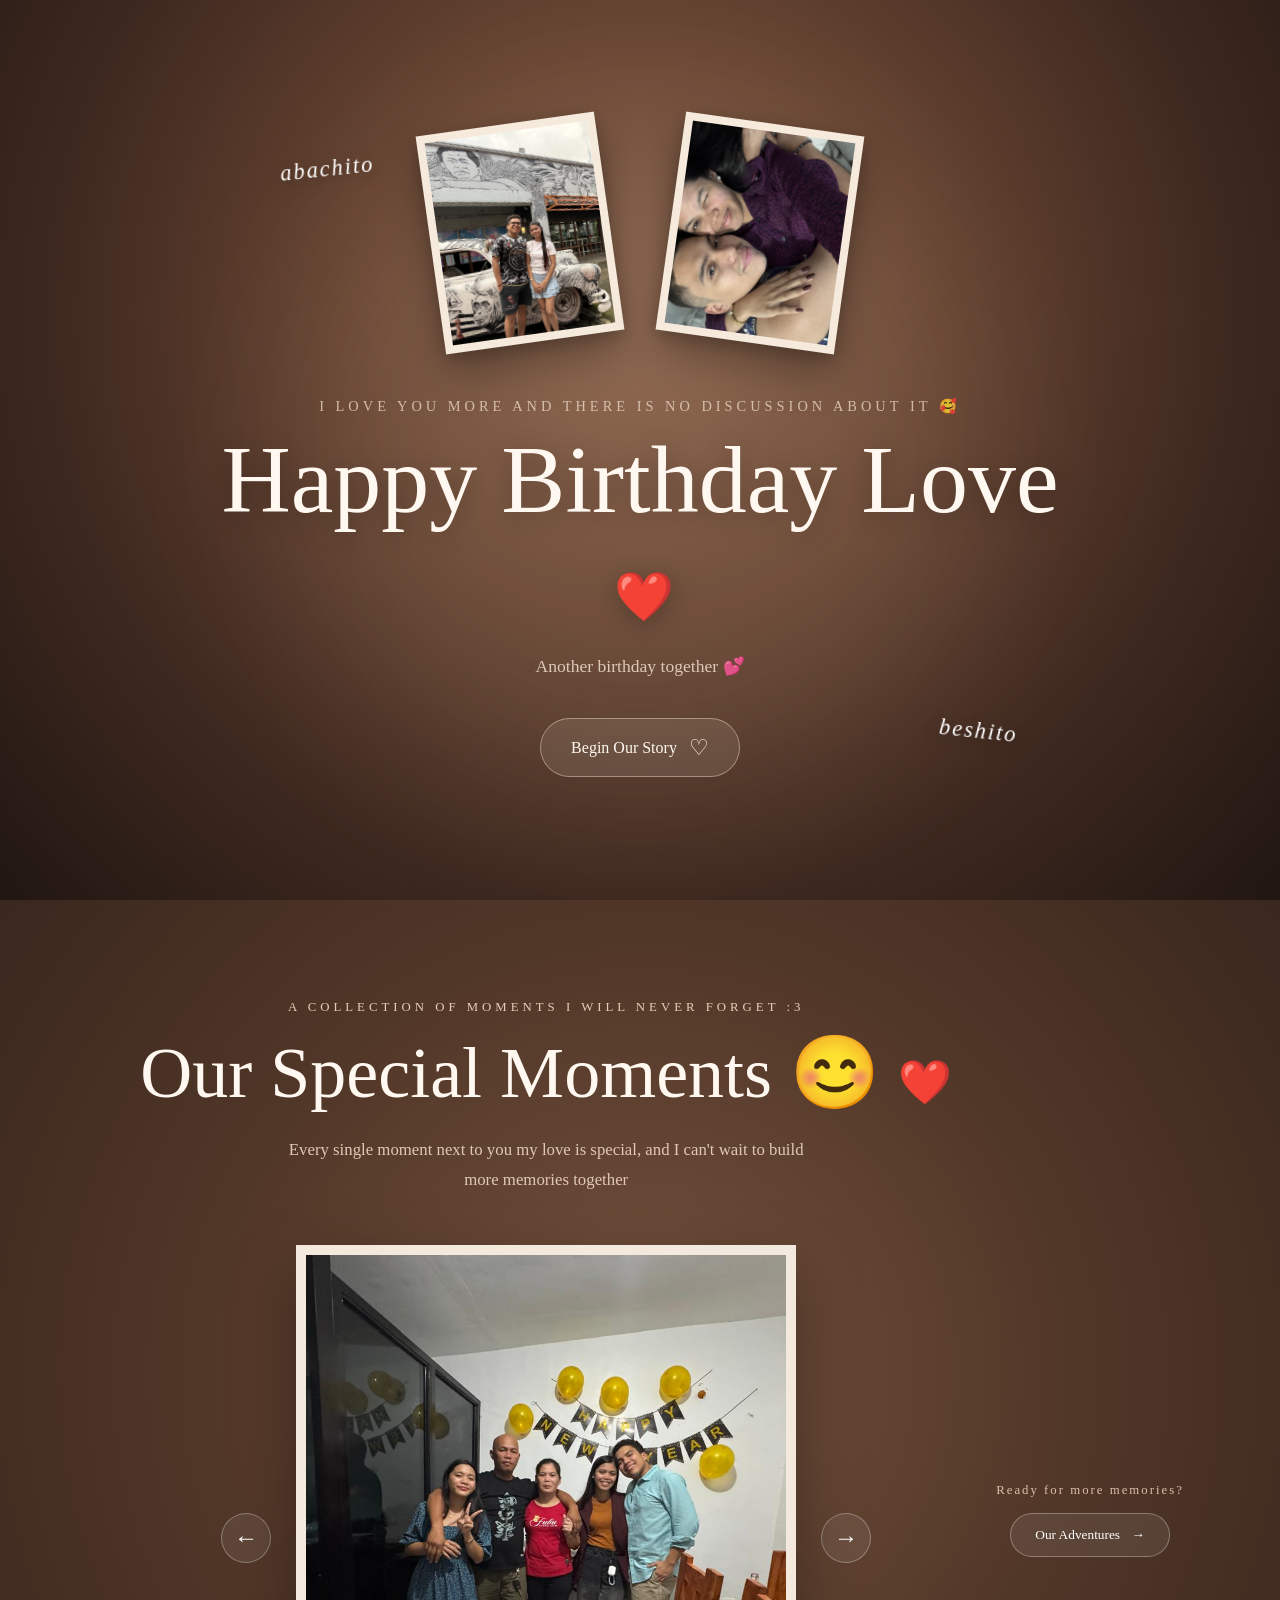
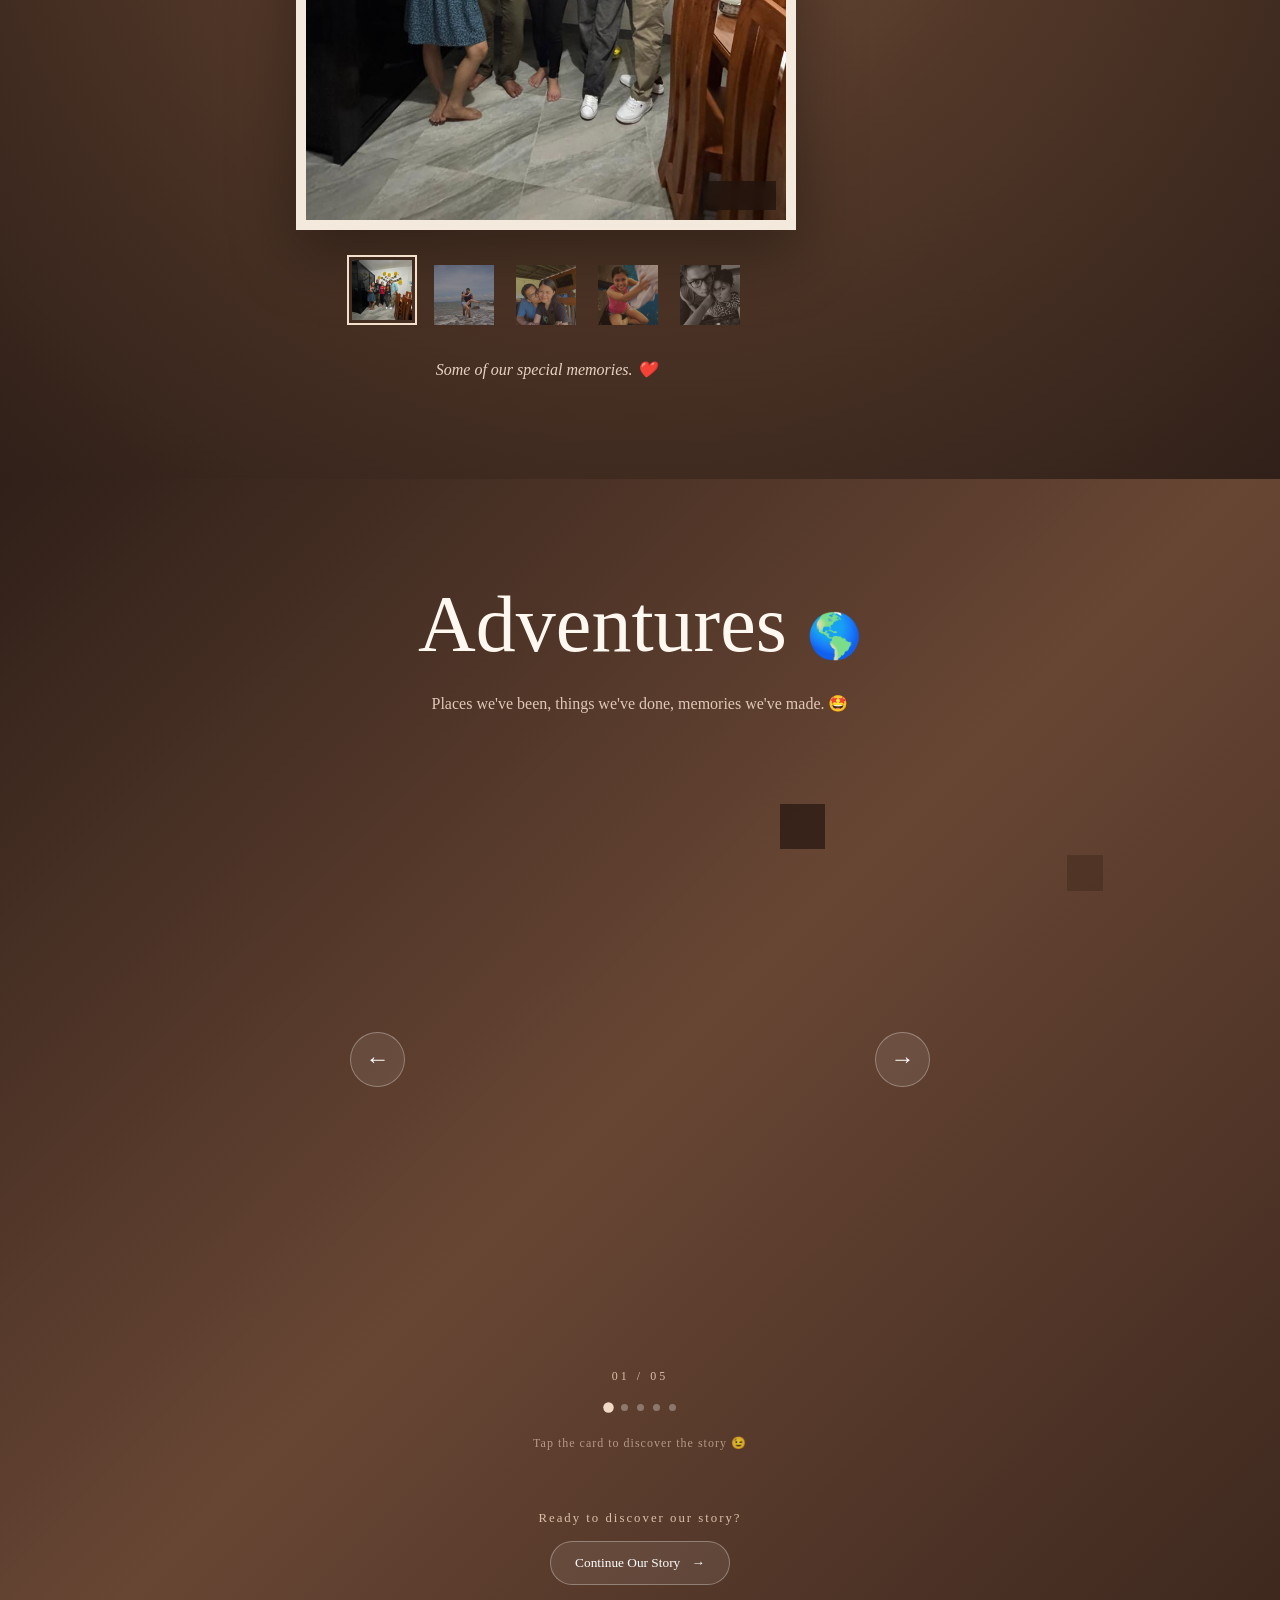
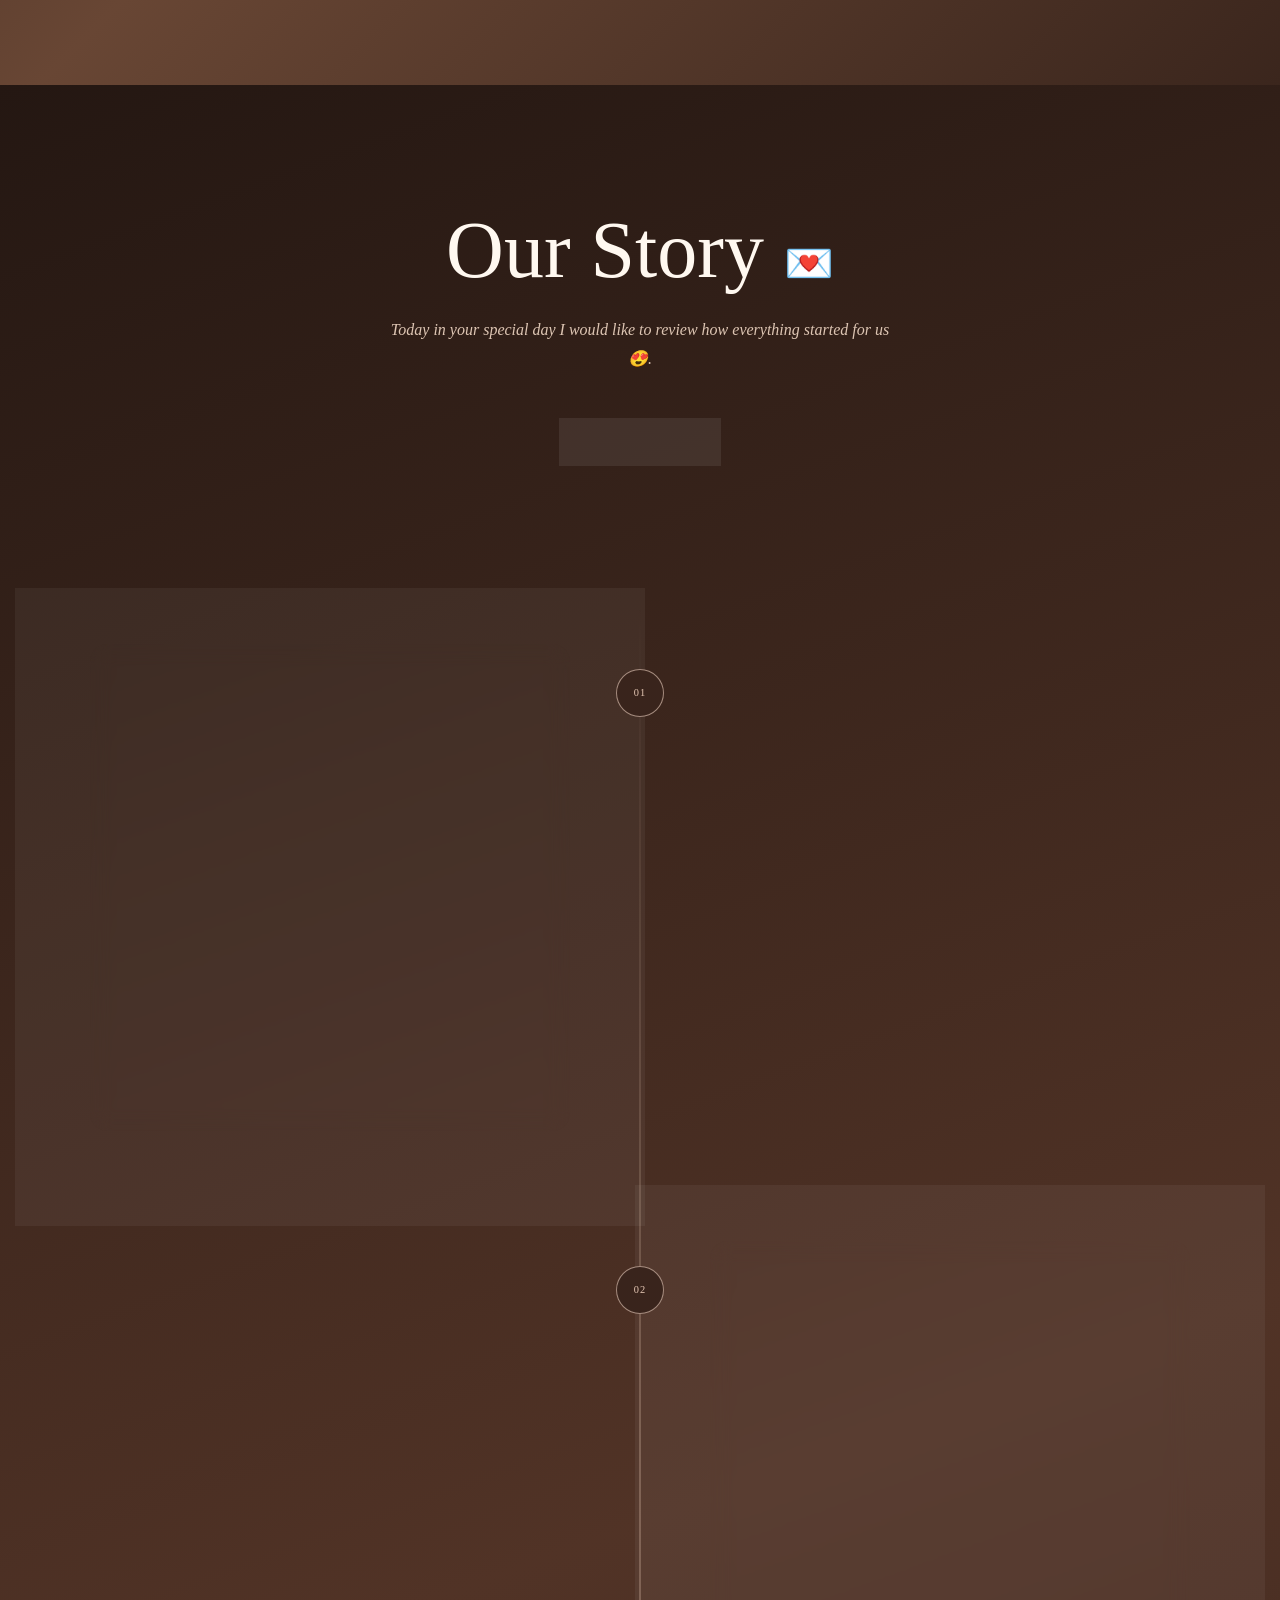
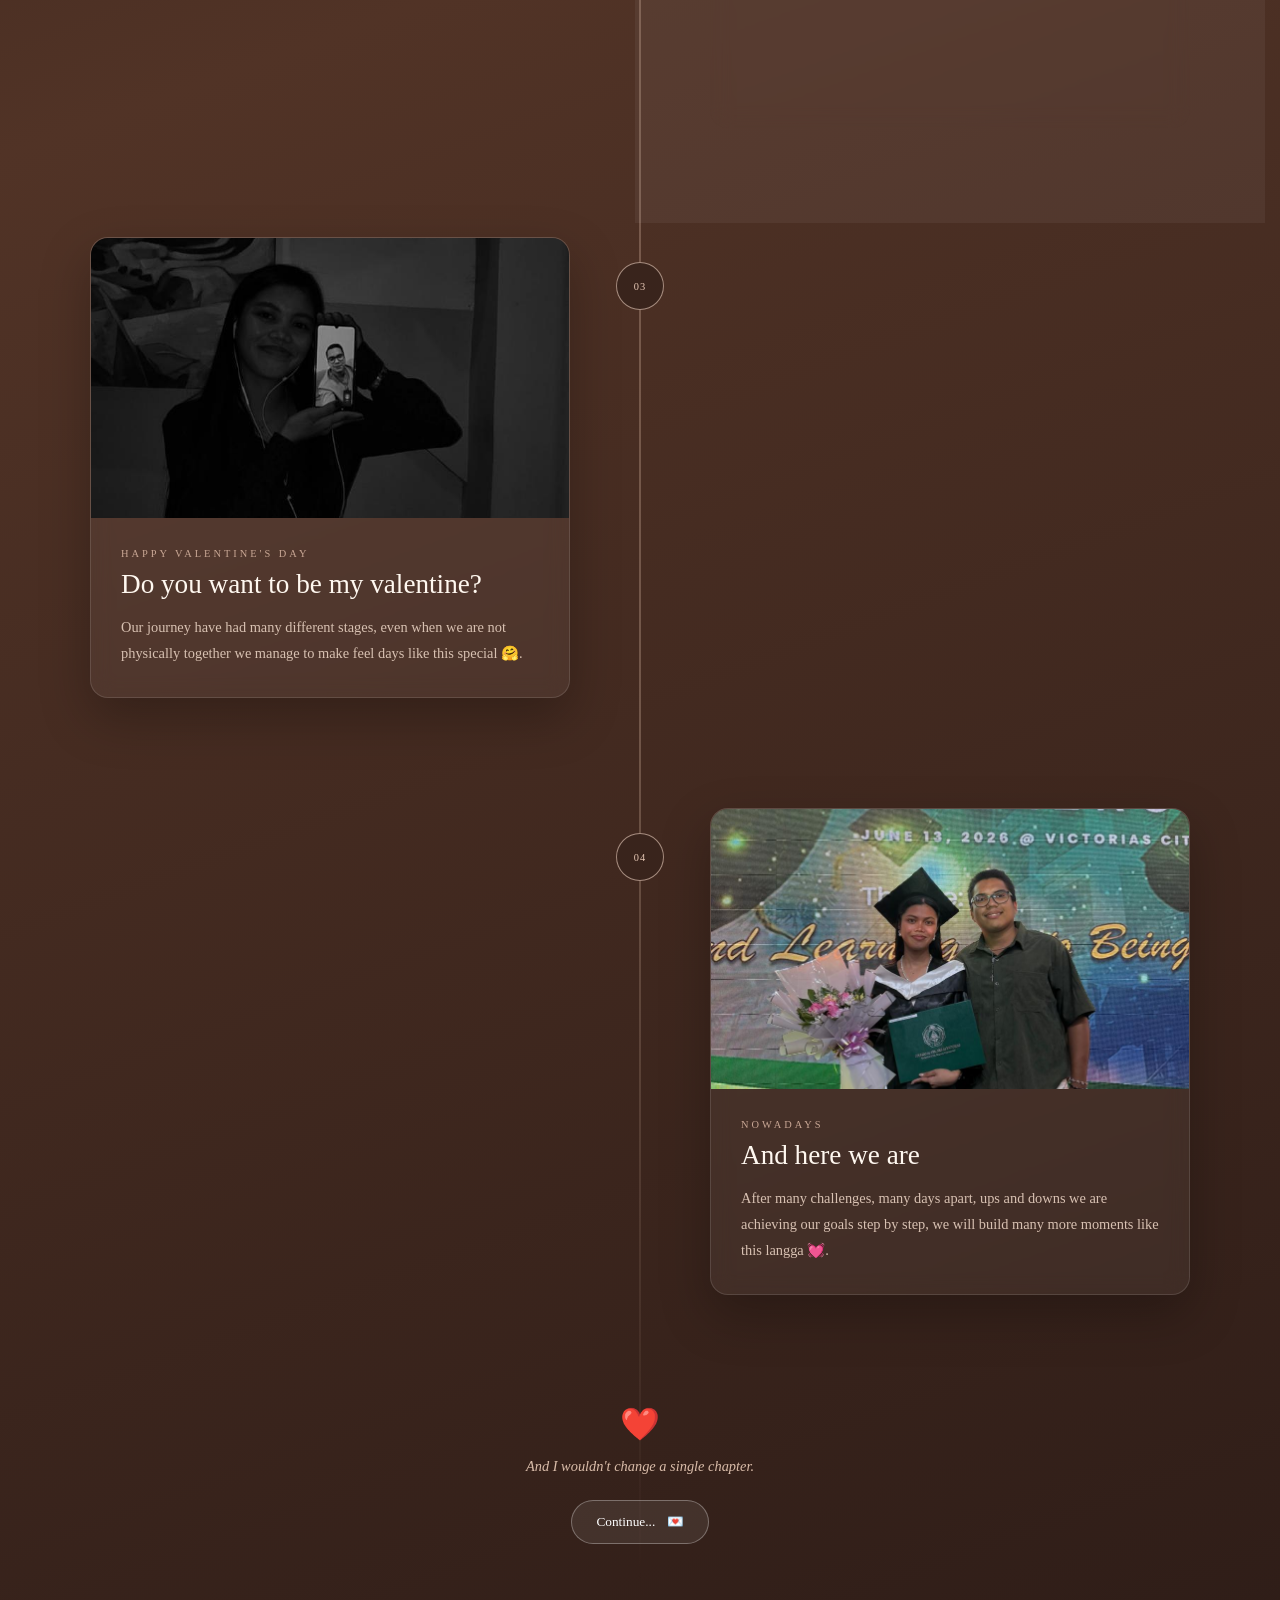
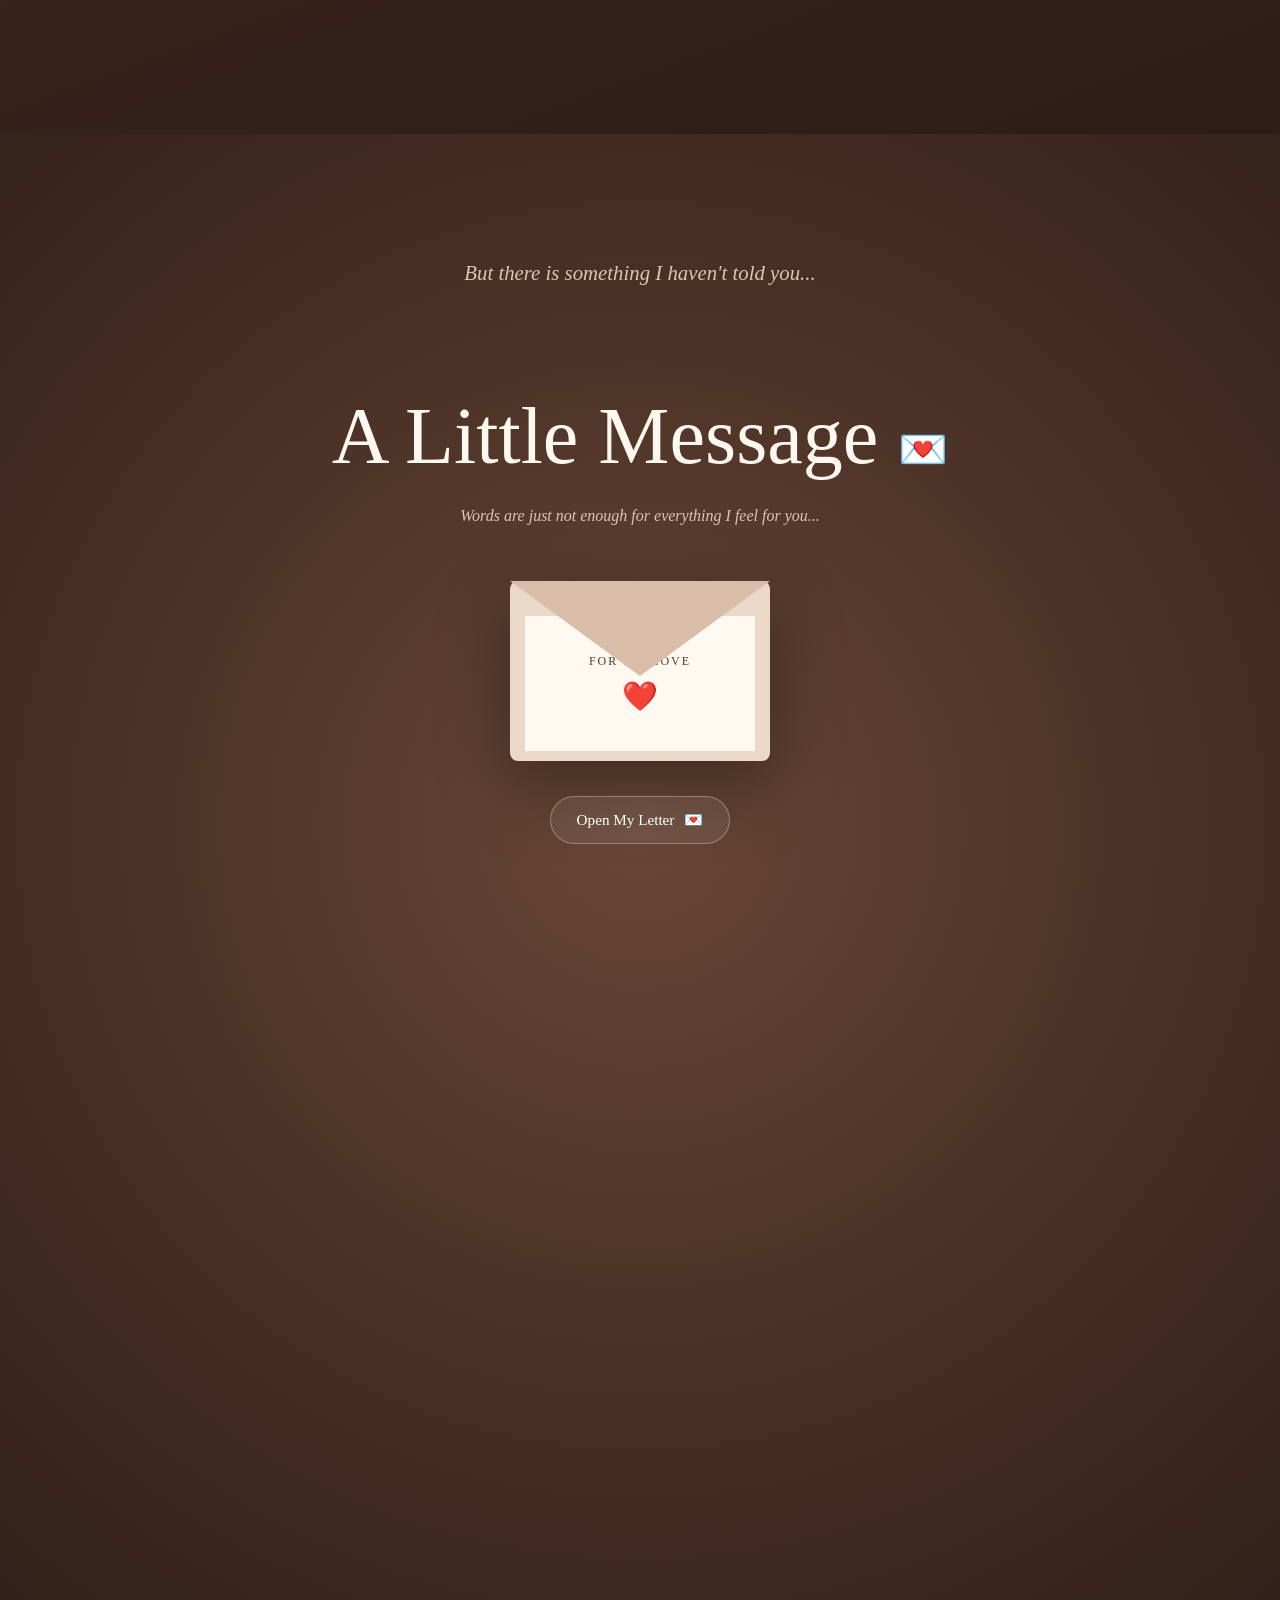
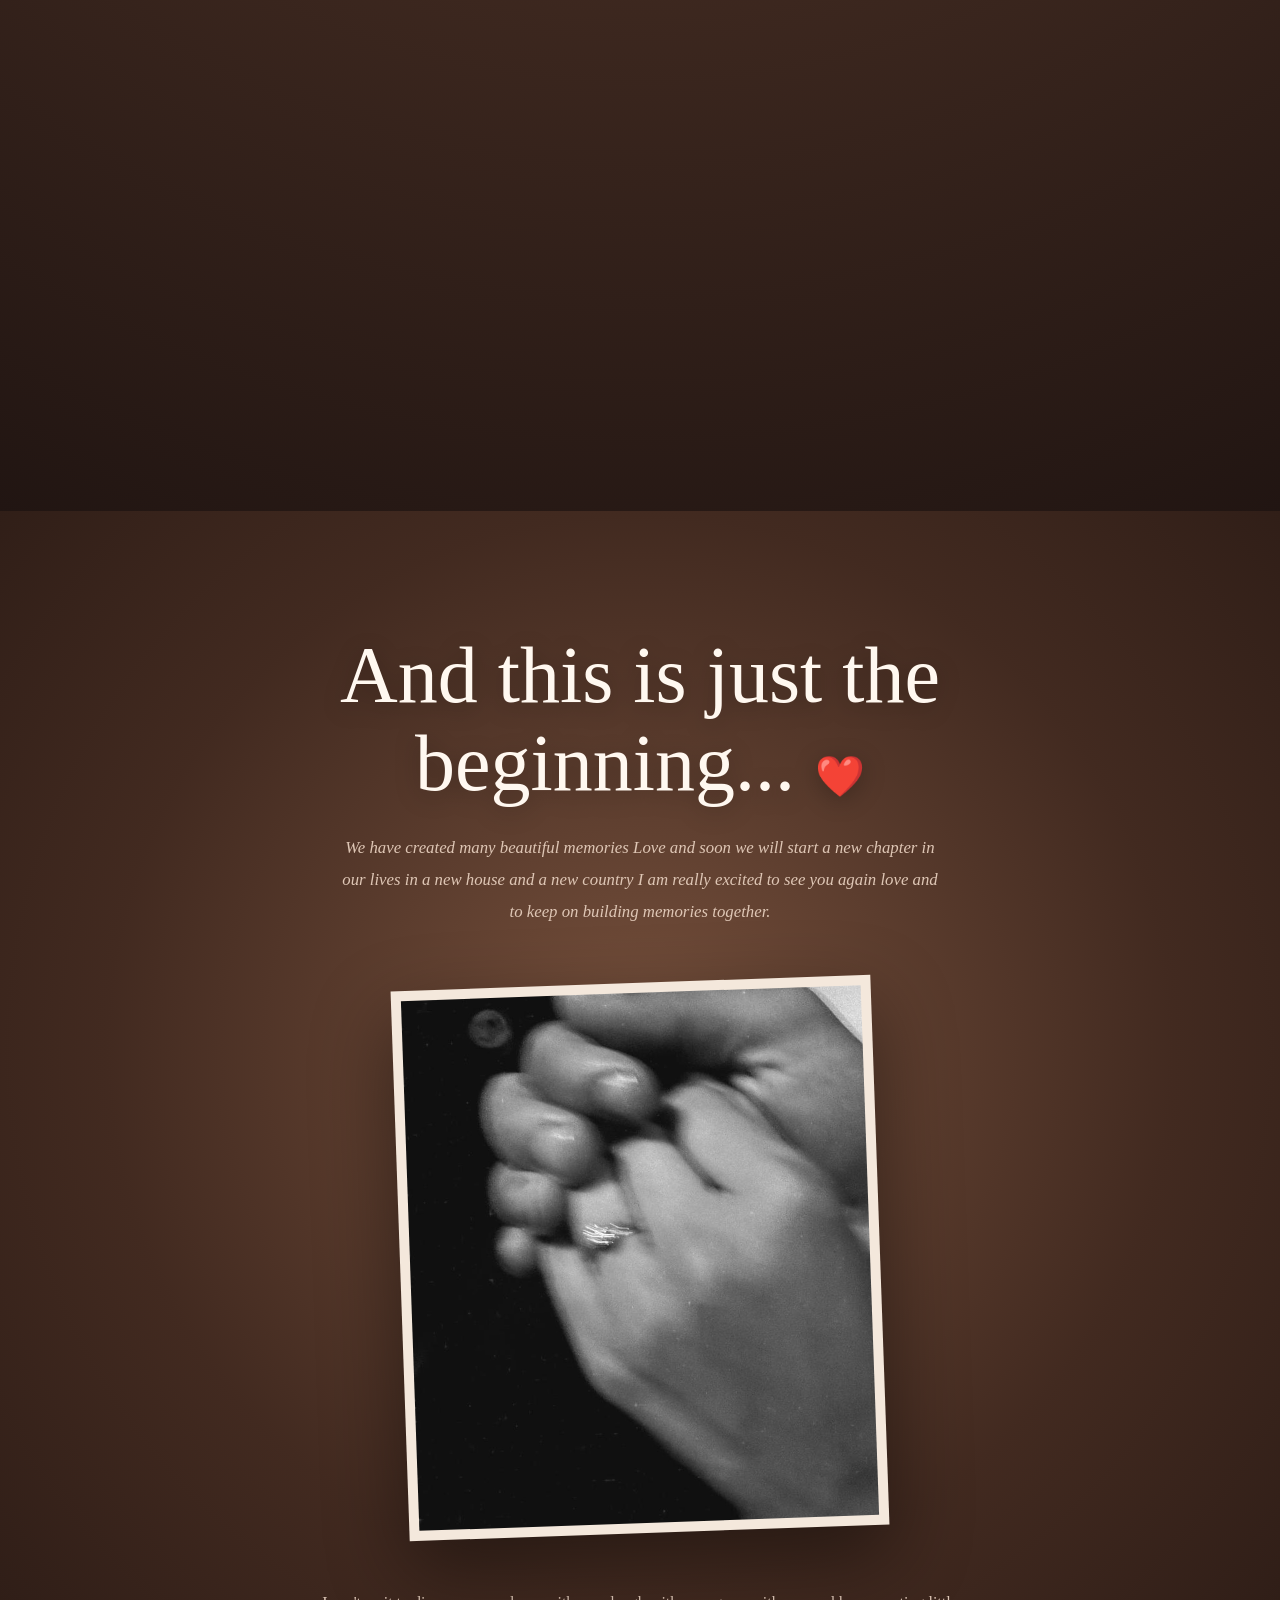
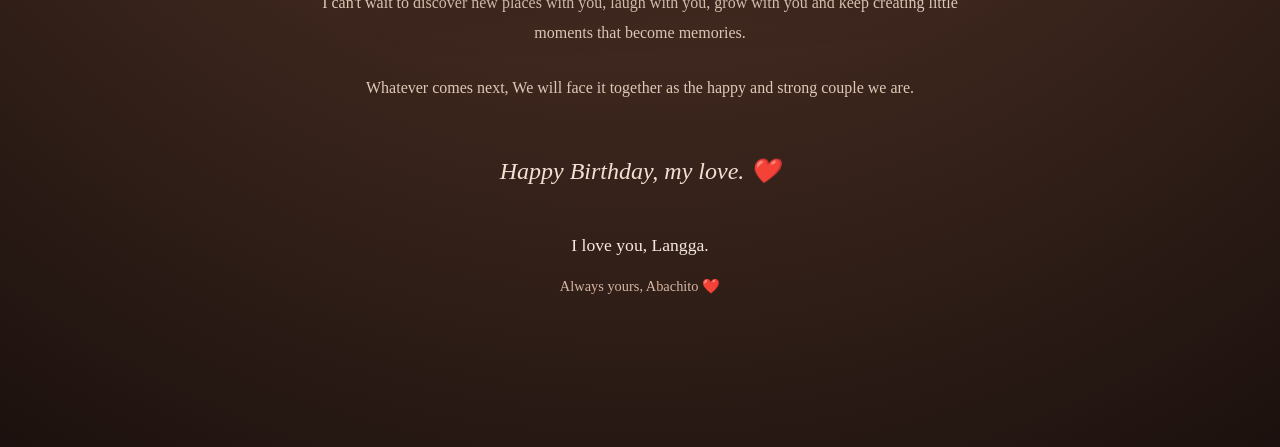
==== commit 7353bb68: "final" ====
--- a/index.html
+++ b/index.html
@@ -647,17 +647,13 @@
 
                 <div class="message-main">
 
-                    <p class="message-chapter">
-                        Chapter Five
-                    </p>
-
                     <h2>
                         A Little Message
                         <span>💌</span>
                     </h2>
 
                     <p class="message-intro">
-                        There are some things I don't say often enough...
+                        Words are just not enough for everything I feel for you...
                     </p>
 
 
@@ -705,37 +701,42 @@
                     >
 
                         <p class="letter-greeting">
-                            My Love,
+                            My dear langga,
                         </p>
 
                         <p>
-                            I don't know if I will ever find
-                            the perfect words to explain
-                            how much you mean to me.
+                            Today in your birthday I would like to say thanks,
+                            thanks for all those moments together, thanks for both the good and the bad days,
+                            thanks for allowing me to be part of your family, for receiving me at your own house with open arms,
+                            for feeding me like one of yours and for taking care of me like I am the most important human being ever in your life.
                         </p>
 
                         <p>
-                            But I know that every moment
-                            with you has become one of
-                            my favorite parts of life.
+                            I know it is hard to be apart but,
+                            moments like these are temporal love,
+                            good things and new challenges are heading our way and I am prepared to face all of them next to you, my love.
                         </p>
 
                         <p>
-                            Thank you for being you,
-                            for being beside me,
-                            and for making ordinary
-                            moments feel special.
+                            I can not wait for us to keep building a life together,
+                            to get to wake up next to you every day,
+                            to go out with you for groceries again, to buy our mattress and bed again hehehe,
+                            to pick a nice comforter and some pillows cover every activity even if it is and small one is joyful and fun with you.
                         </p>
 
                         <p>
-                            I love you more than words
-                            can explain. ❤️
+                            Never forget, the person you are, where you come from,
+                            the challenges you have overcome, the bad days and problems you have face and solved,
+                            after every bad thing that life had throw to you,
+                            you still here, you have stood your ground and you keep on growing every day,
+                            you are the toughest person I have ever met,  never let anyone tell you how far you can get,
+                            you are mean to do great things love and I will support you in all of them.
                         </p>
 
                         <p class="letter-ending">
-                            Always yours,
+                            I love you my love, never forget that, and I will love you until my last breath. Happy birthday love, I miss you a lot, see you soon amor :3 ❤️
                             <br>
-                            <span>Abashito ❤️</span>
+                            <span>Abachito ❤️</span>
                         </p>
 
                     </div>
@@ -749,8 +750,8 @@
                     >
 
                         <p>
-                            And this is only one chapter
-                            of everything I want to live with you.
+                            And this is only one of the mnay things
+                            I want to live with you 🥰.
                         </p>
 
                         <button
@@ -763,6 +764,81 @@
 
                     </div>
 
+                </div>
+
+            </div>
+
+        </section>
+
+                <!-- ==========================================
+            FINAL / OUR FUTURE
+        =========================================== -->
+
+        <section class="final-section" id="final-section">
+
+            <div class="final-content">
+
+                <h2>
+                    And this is just the beginning...
+                    <span>❤️</span>
+                </h2>
+
+                <p class="final-intro">
+                    We have created many beautiful memories Love
+                    and soon we will start a new chapter in our lives
+                    in a new house and a new country I am really excited 
+                    to see you again love and to keep on building memories together.
+                </p>
+
+
+                <!-- Main photo -->
+
+                <div class="final-photo">
+
+                    <img
+                        src="assets/images/final-photo.jpeg"
+                        alt="Our future together"
+                    >
+
+                </div>
+
+
+                <!-- Final message -->
+
+                <div class="final-message">
+
+                    <p>
+                        I can't wait to discover new places with you,
+                        laugh with you, grow with you and keep creating
+                        little moments that become memories.
+                    </p>
+
+                    <p>
+                        Whatever comes next,
+                        We will face it together as the happy and strong couple we are.
+                    </p>
+
+                    <p class="final-love">
+                        Happy Birthday, my love. ❤️
+                    </p>
+
+                    <p class="final-signature">
+                        I love you, Langga.
+                        <br>
+                        <span>Always yours, Abachito ❤️</span>
+                    </p>
+
+                </div>
+
+
+                <!-- Final decoration -->
+
+                <div class="final-hearts" aria-hidden="true">
+                    <span>♡</span>
+                    <span>❤️</span>
+                    <span>♡</span>
+                    <span>💕</span>
+                    <span>❤️</span>
                 </div>
 
             </div>
--- a/css/main.css
+++ b/css/main.css
@@ -1823,13 +1823,10 @@
 
 
 .story-ending p {
-
     color: #d9bca9;
-
     font-size: 0.9rem;
-
     font-style: italic;
-
+    margin-bottom: 25px;
 }
 
 
@@ -2365,4 +2362,363 @@
 
     line-height: 1.8;
 
+}
+
+/* ==========================================
+   FINAL / OUR FUTURE
+========================================== */
+
+.final-section {
+
+    position: relative;
+
+    width: 100%;
+    min-height: 100vh;
+
+    display: flex;
+    align-items: center;
+    justify-content: center;
+
+    padding: 120px 20px;
+
+    overflow: hidden;
+
+    background:
+        radial-gradient(
+            circle at 50% 35%,
+            #76503c 0%,
+            #422a20 45%,
+            #1c110e 100%
+        );
+
+    color: #fff8f0;
+
+}
+
+
+.final-content {
+
+    position: relative;
+
+    z-index: 2;
+
+    width: 100%;
+    max-width: 850px;
+
+    text-align: center;
+
+}
+
+
+/* ==========================================
+   CHAPTER
+========================================== */
+
+.final-chapter {
+
+    margin-bottom: 18px;
+
+    font-size: 0.7rem;
+
+    text-transform: uppercase;
+
+    letter-spacing: 5px;
+
+    color: #d6b6a2;
+
+    opacity: 0.85;
+
+}
+
+
+/* ==========================================
+   TITLE
+========================================== */
+
+.final-content h2 {
+
+    margin-bottom: 25px;
+
+    font-size: clamp(
+        3rem,
+        7vw,
+        5rem
+    );
+
+    font-weight: 400;
+
+    line-height: 1.1;
+
+    text-shadow:
+        0 5px 25px rgba(0, 0, 0, 0.25);
+
+}
+
+
+.final-content h2 span {
+
+    font-size: 0.5em;
+
+}
+
+
+/* ==========================================
+   INTRO
+========================================== */
+
+.final-intro {
+
+    max-width: 600px;
+
+    margin: 0 auto 55px;
+
+    color: #dec6b5;
+
+    font-size: 1.05rem;
+
+    line-height: 1.9;
+
+    font-style: italic;
+
+}
+
+
+/* ==========================================
+   PHOTO
+========================================== */
+
+.final-photo {
+
+    position: relative;
+
+    width: min(75vw, 480px);
+
+    height: min(70vh, 550px);
+
+    margin: 0 auto 55px;
+
+    padding: 10px;
+
+    background: #f4e8dc;
+
+    box-shadow:
+        0 30px 80px
+        rgba(0, 0, 0, 0.45);
+
+    transform: rotate(-2deg);
+
+    transition:
+        transform 0.6s ease,
+        box-shadow 0.6s ease;
+
+}
+
+
+.final-photo:hover {
+
+    transform:
+        rotate(0deg)
+        scale(1.02);
+
+    box-shadow:
+        0 35px 90px
+        rgba(0, 0, 0, 0.55);
+
+}
+
+
+.final-photo img {
+
+    width: 100%;
+    height: 100%;
+
+    display: block;
+
+    object-fit: cover;
+
+}
+
+
+/* ==========================================
+   FINAL MESSAGE
+========================================== */
+
+.final-message {
+
+    max-width: 650px;
+
+    margin: 0 auto;
+
+}
+
+
+.final-message p {
+
+    margin-bottom: 25px;
+
+    color: #dfc8b8;
+
+    font-size: 1rem;
+
+    line-height: 1.9;
+
+}
+
+
+.final-love {
+
+    margin-top: 45px;
+
+    color: #f4dfd2 !important;
+
+    font-size: 1.5rem !important;
+
+    font-style: italic;
+
+}
+
+
+.final-signature {
+
+    margin-top: 35px;
+
+    color: #f7e9df !important;
+
+    font-size: 1.1rem !important;
+
+}
+
+
+.final-signature span {
+
+    display: inline-block;
+
+    margin-top: 10px;
+
+    font-size: 0.9rem;
+
+    color: #d5b5a3;
+
+}
+
+
+/* ==========================================
+   FLOATING HEARTS
+========================================== */
+
+.final-hearts {
+
+    position: absolute;
+
+    inset: 0;
+
+    pointer-events: none;
+
+    overflow: hidden;
+
+}
+
+
+.final-hearts span {
+
+    position: absolute;
+
+    bottom: -40px;
+
+    font-size: 1.5rem;
+
+    color: #f1d2c0;
+
+    opacity: 0;
+
+    animation:
+        finalHeartFloat
+        8s
+        linear
+        infinite;
+
+}
+
+
+.final-hearts span:nth-child(1) {
+
+    left: 15%;
+
+    animation-delay: 0s;
+
+}
+
+
+.final-hearts span:nth-child(2) {
+
+    left: 35%;
+
+    animation-delay: 2s;
+
+}
+
+
+.final-hearts span:nth-child(3) {
+
+    left: 55%;
+
+    animation-delay: 4s;
+
+}
+
+
+.final-hearts span:nth-child(4) {
+
+    left: 75%;
+
+    animation-delay: 1s;
+
+}
+
+
+.final-hearts span:nth-child(5) {
+
+    left: 90%;
+
+    animation-delay: 5s;
+
+}
+
+
+@keyframes finalHeartFloat {
+
+    0% {
+
+        transform:
+            translateY(0)
+            scale(0.8)
+            rotate(0deg);
+
+        opacity: 0;
+
+    }
+
+    15% {
+
+        opacity: 0.35;
+
+    }
+
+    70% {
+
+        opacity: 0.2;
+
+    }
+
+    100% {
+
+        transform:
+            translateY(-100vh)
+            scale(1.2)
+            rotate(25deg);
+
+        opacity: 0;
+
+    }
+
 }
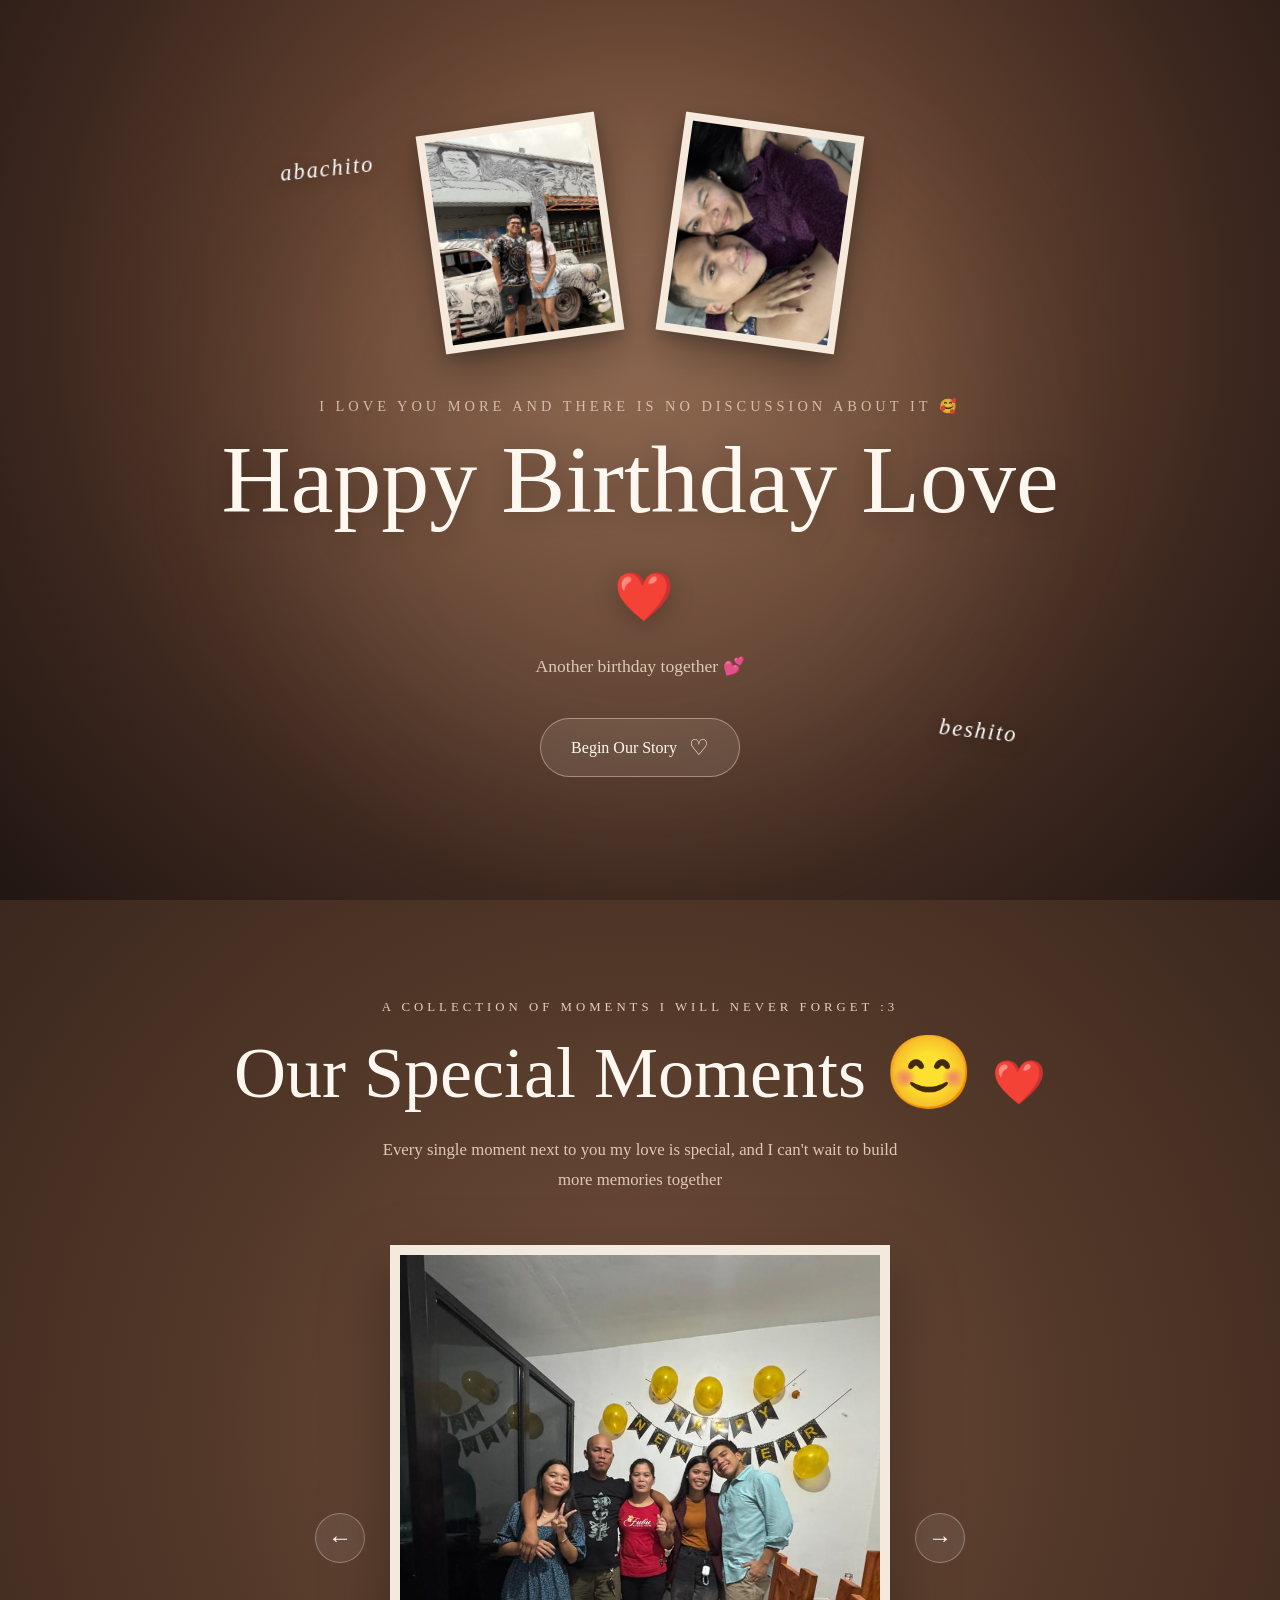
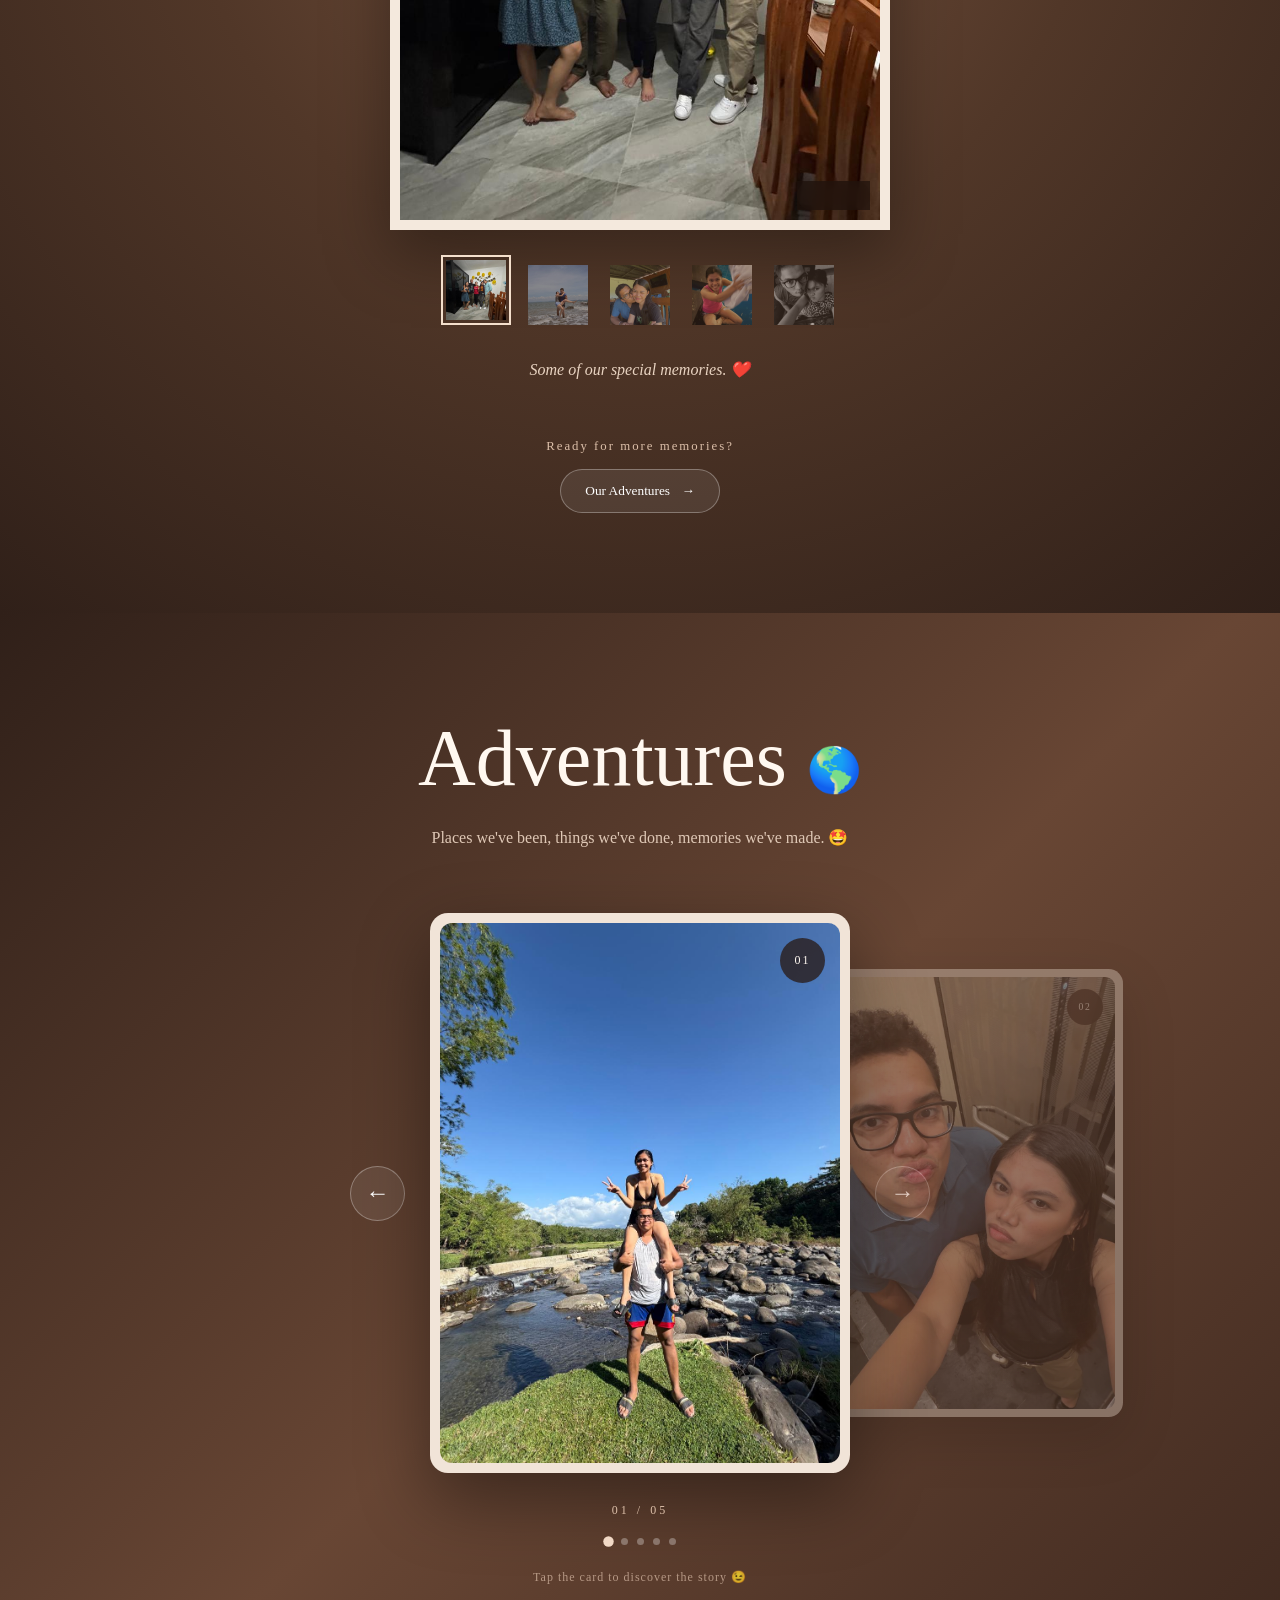
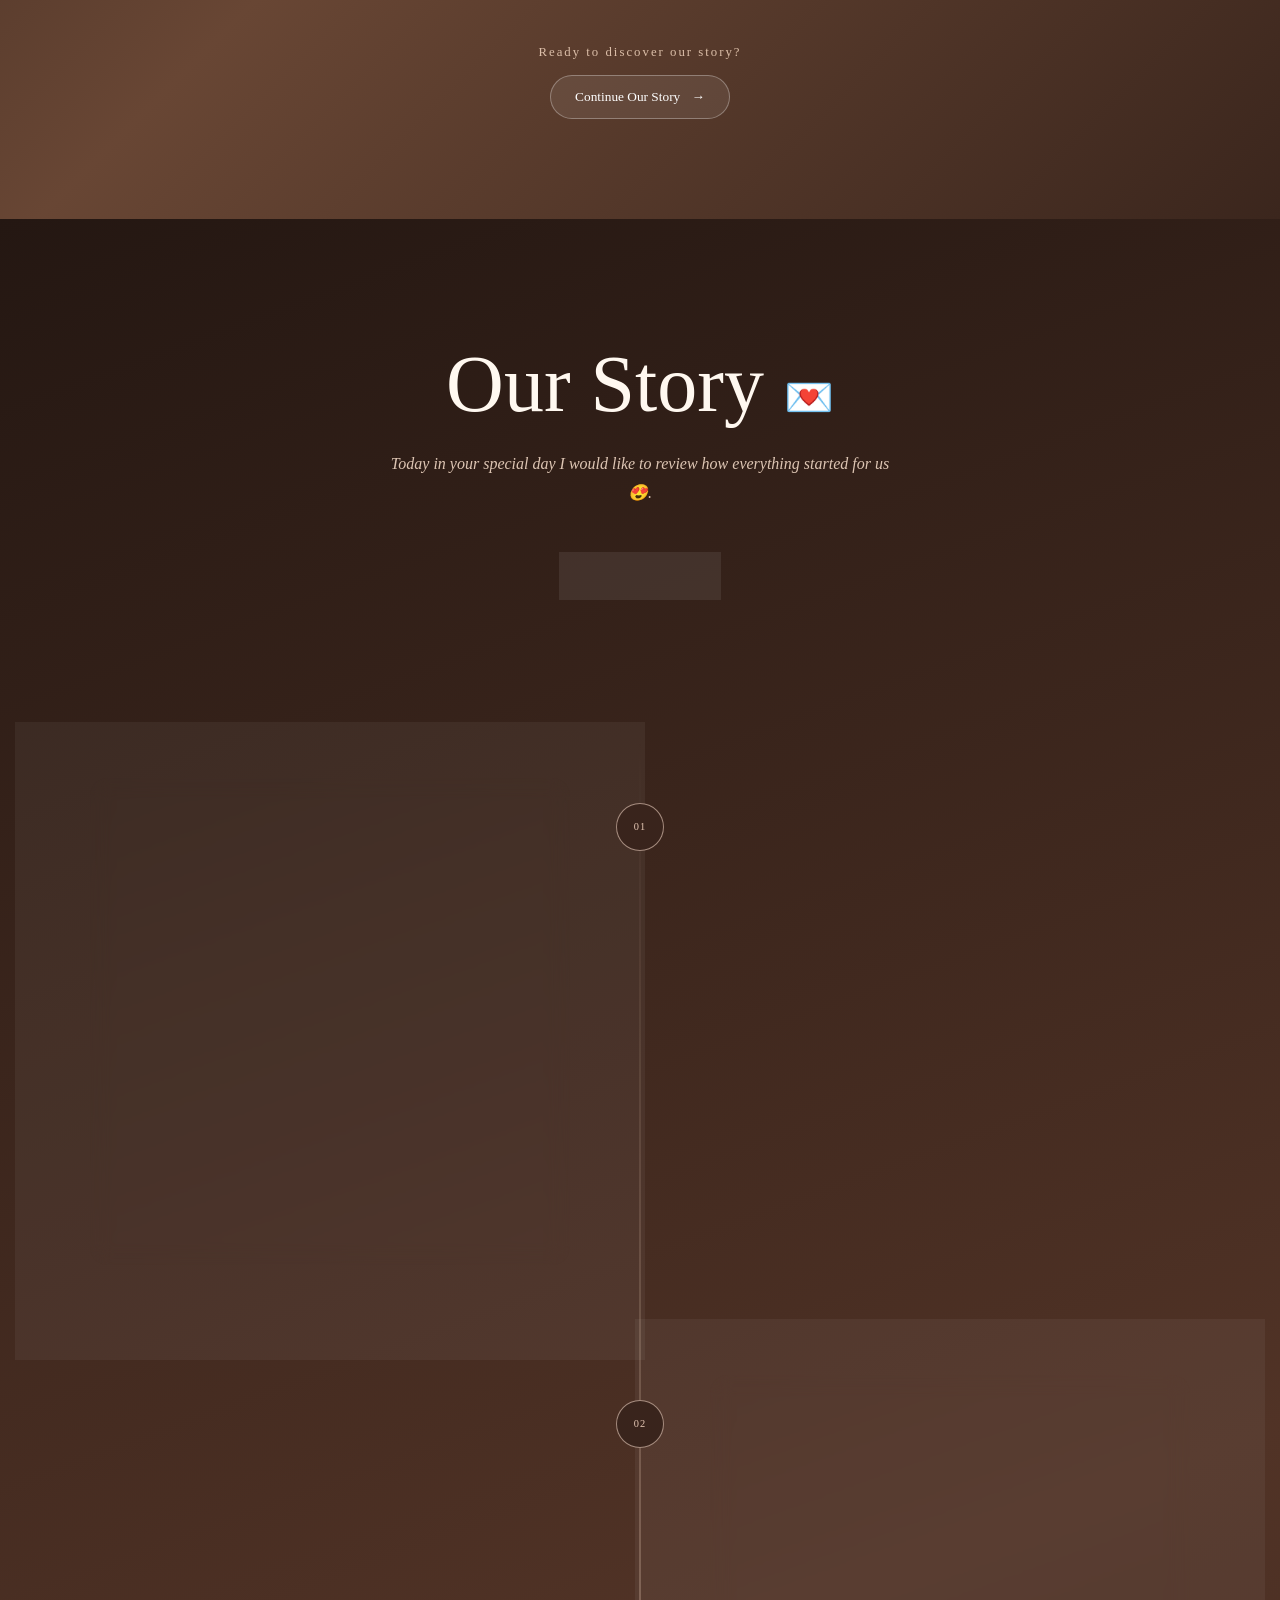
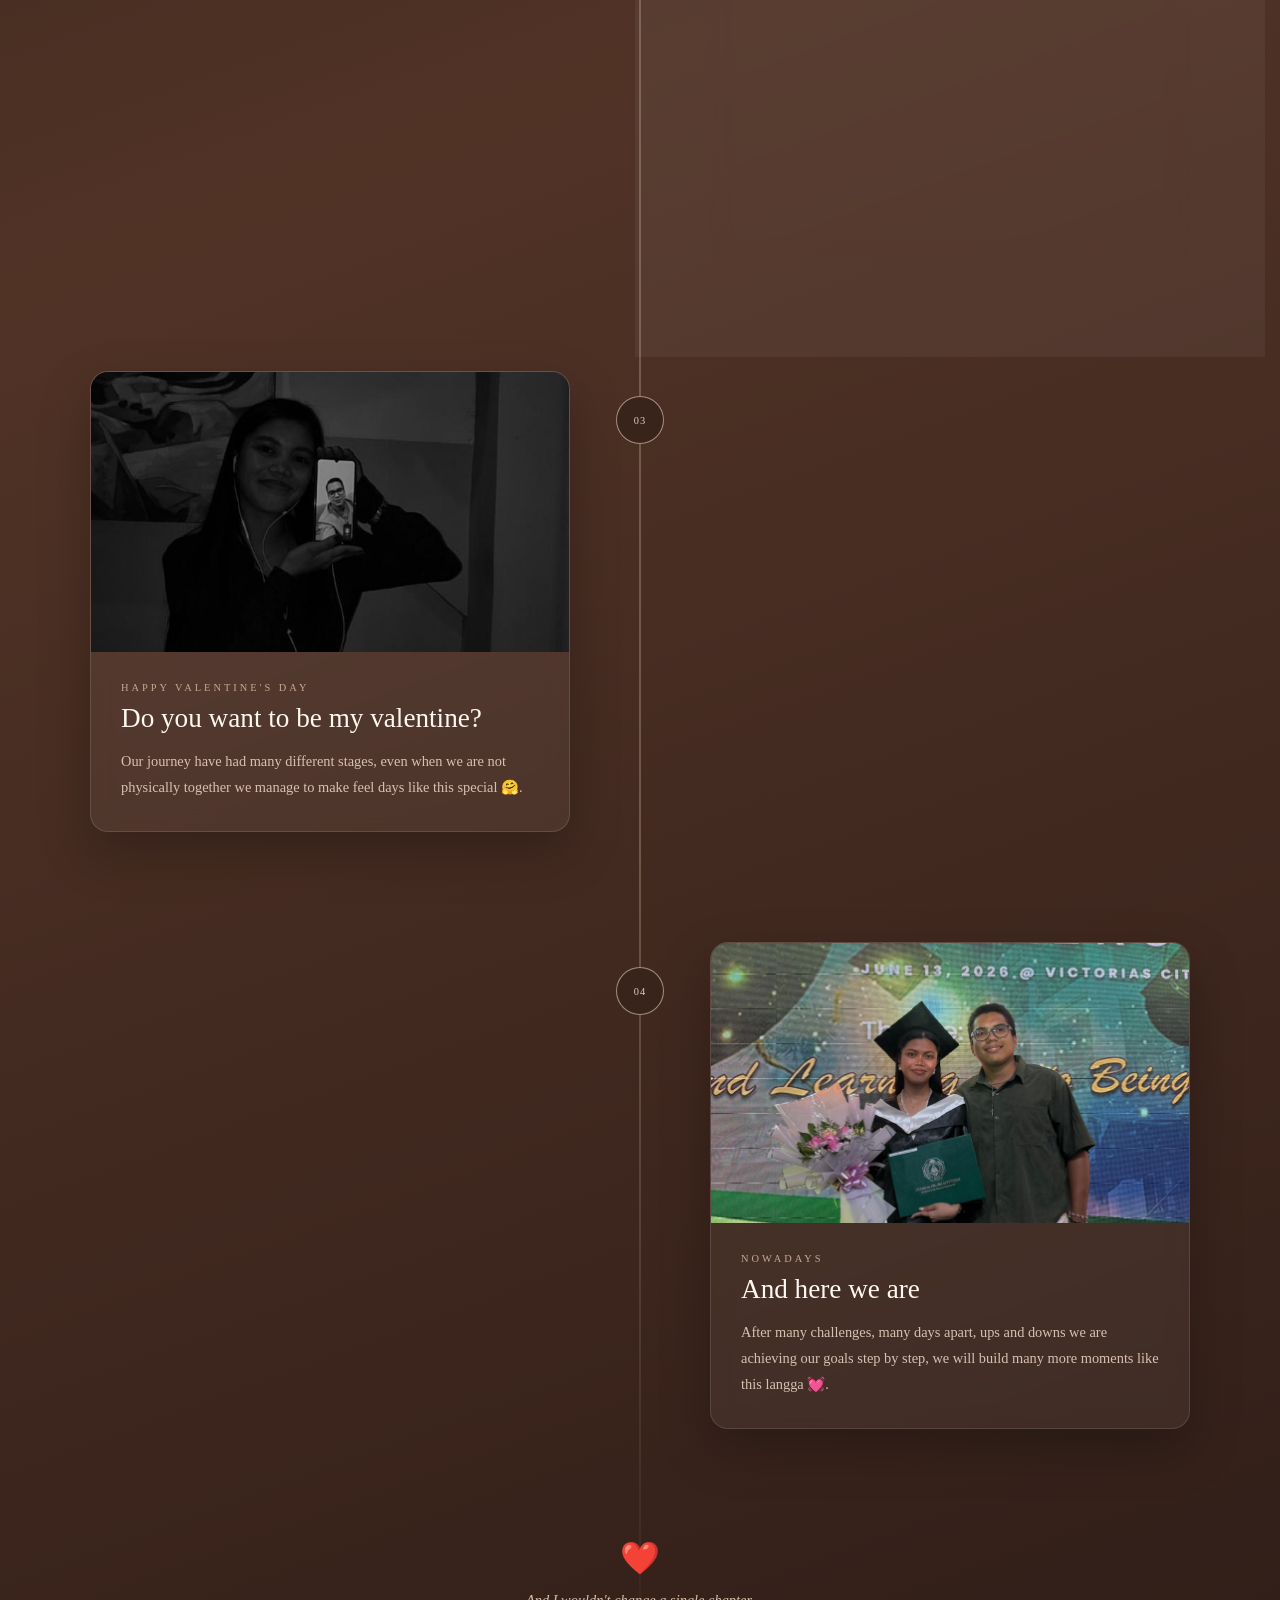
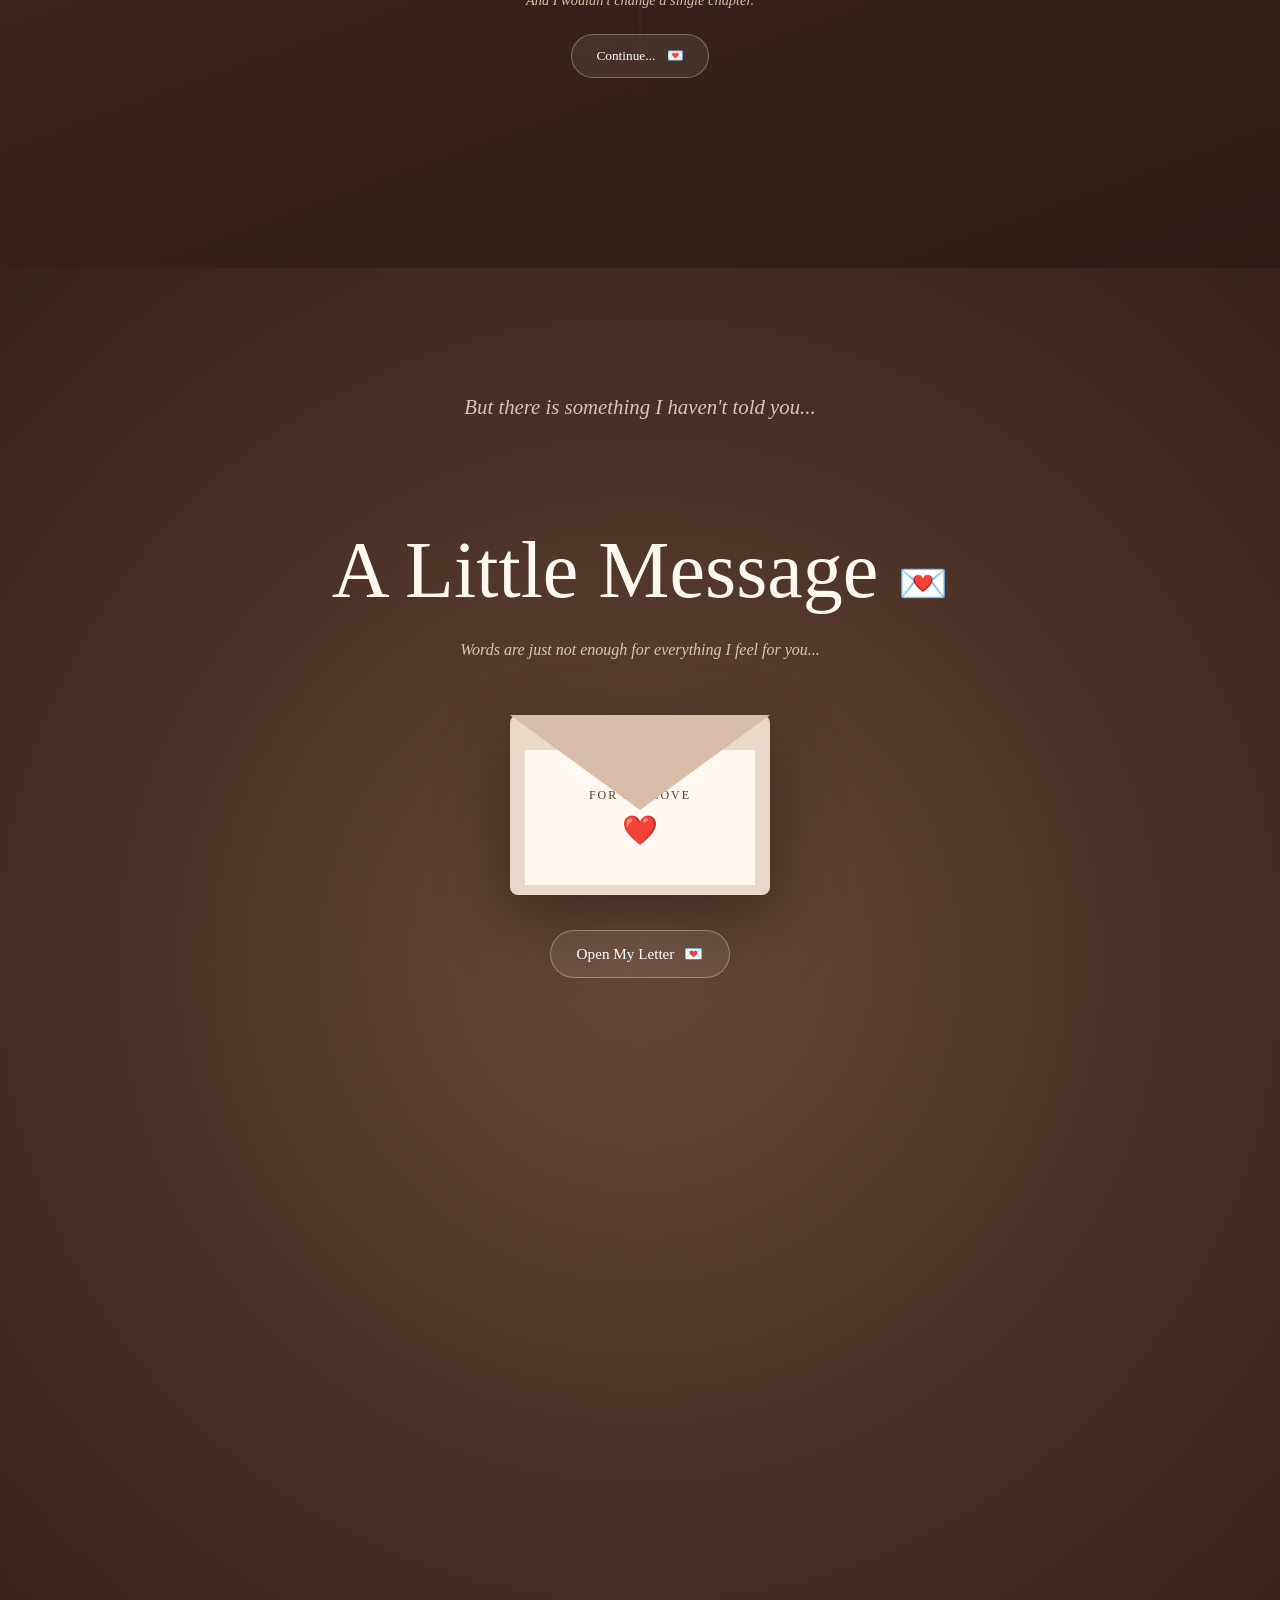
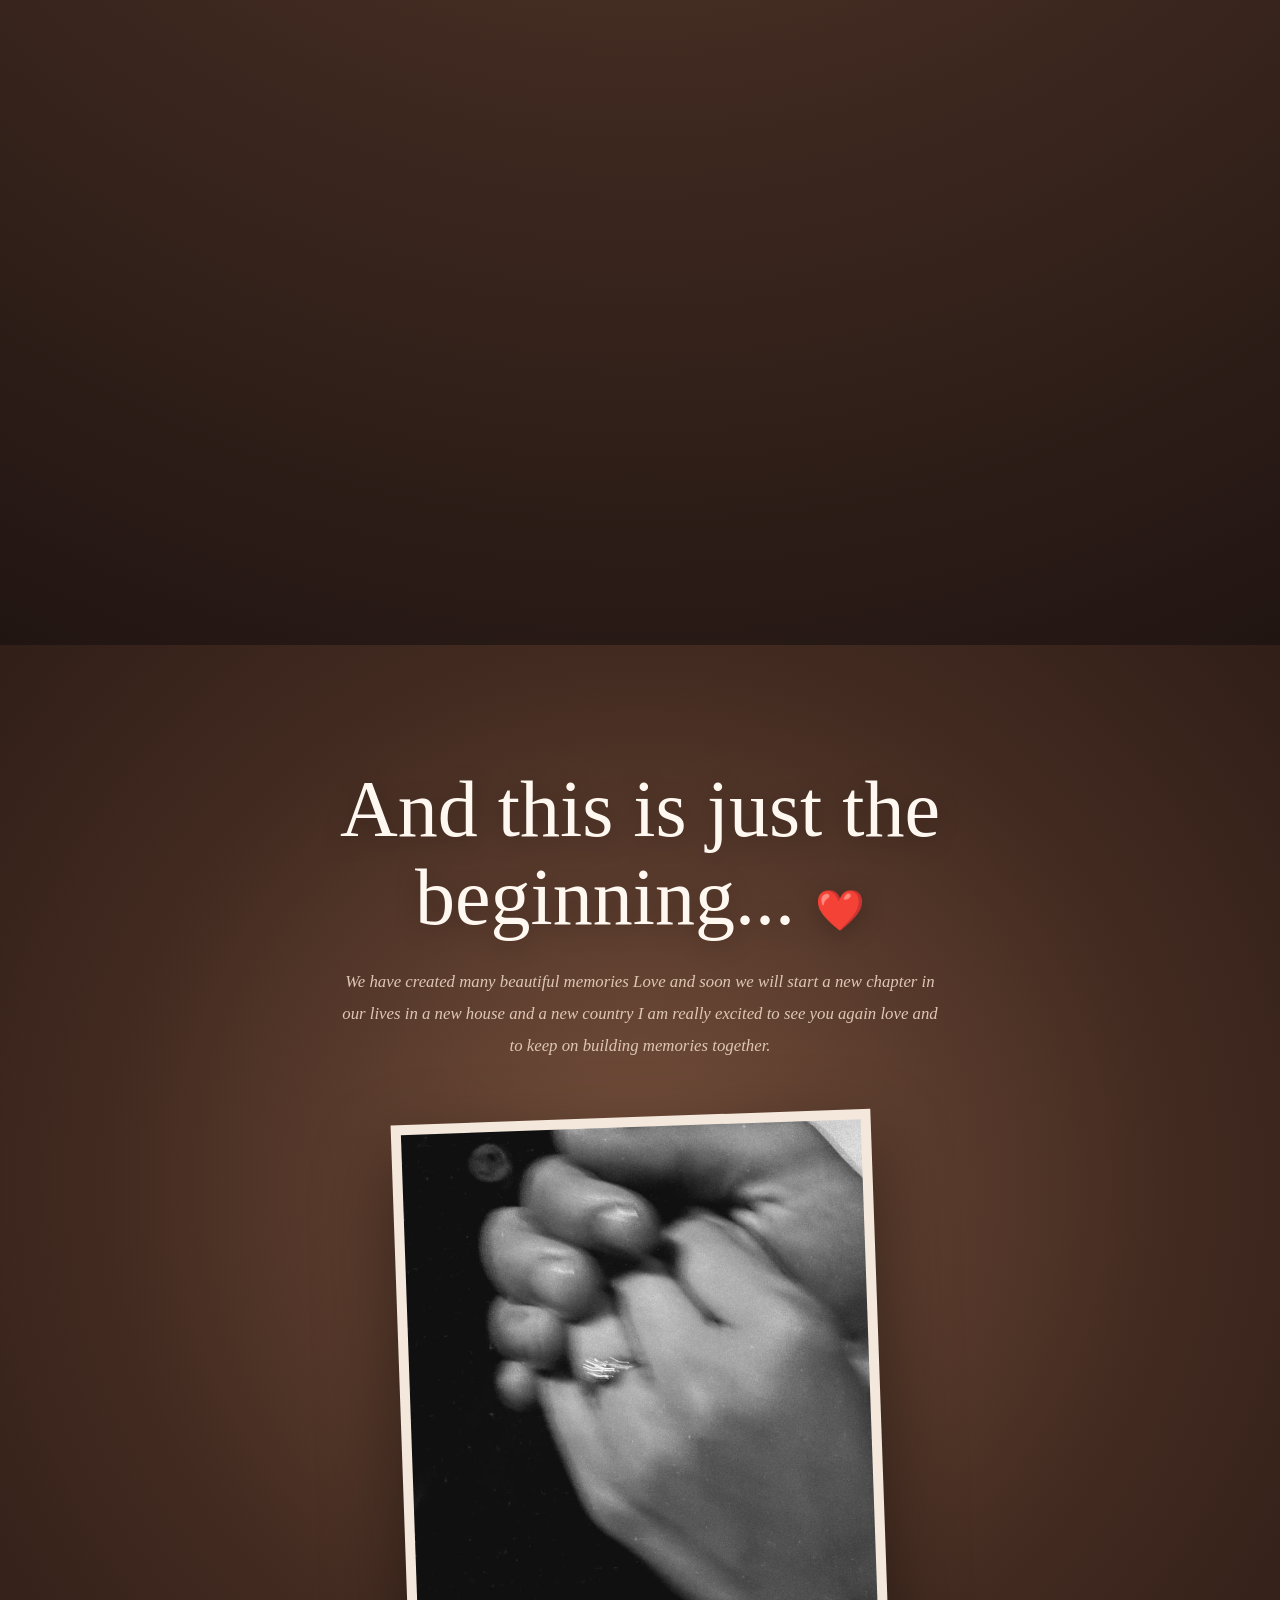
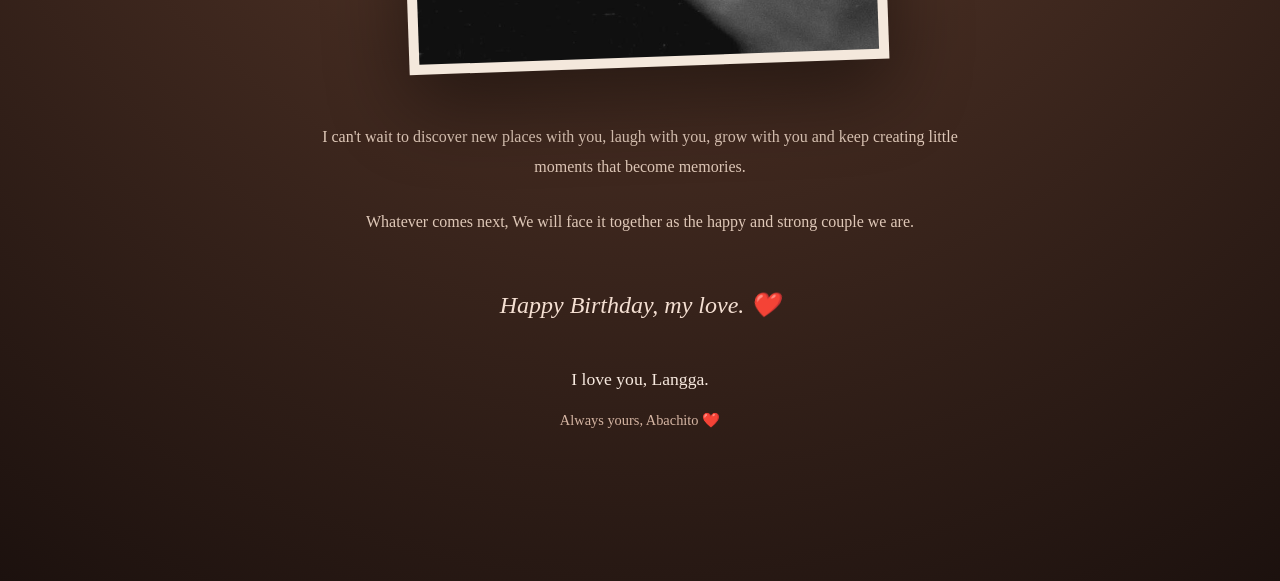
==== commit b12e1dbd: "changed buton" ====
--- a/index.html
+++ b/index.html
@@ -187,21 +187,24 @@
                     Some of our special memories. ❤️
                 </p>
 
-            </div>
-            
-            <div class="section-next">
-
-                <p>
-                    Ready for more memories?
-                </p>
-
-                <button
-                    id="go-to-adventures"
-                    class="next-section-button"
-                >
-                    Our Adventures
-                    <span>→</span>
-                </button>
+
+                <!-- Continue to Adventures -->
+
+                <div class="section-next">
+
+                    <p>
+                        Ready for more memories?
+                    </p>
+
+                    <button
+                        id="go-to-adventures"
+                        class="next-section-button"
+                    >
+                        Our Adventures
+                        <span>→</span>
+                    </button>
+
+                </div>
 
             </div>
 
